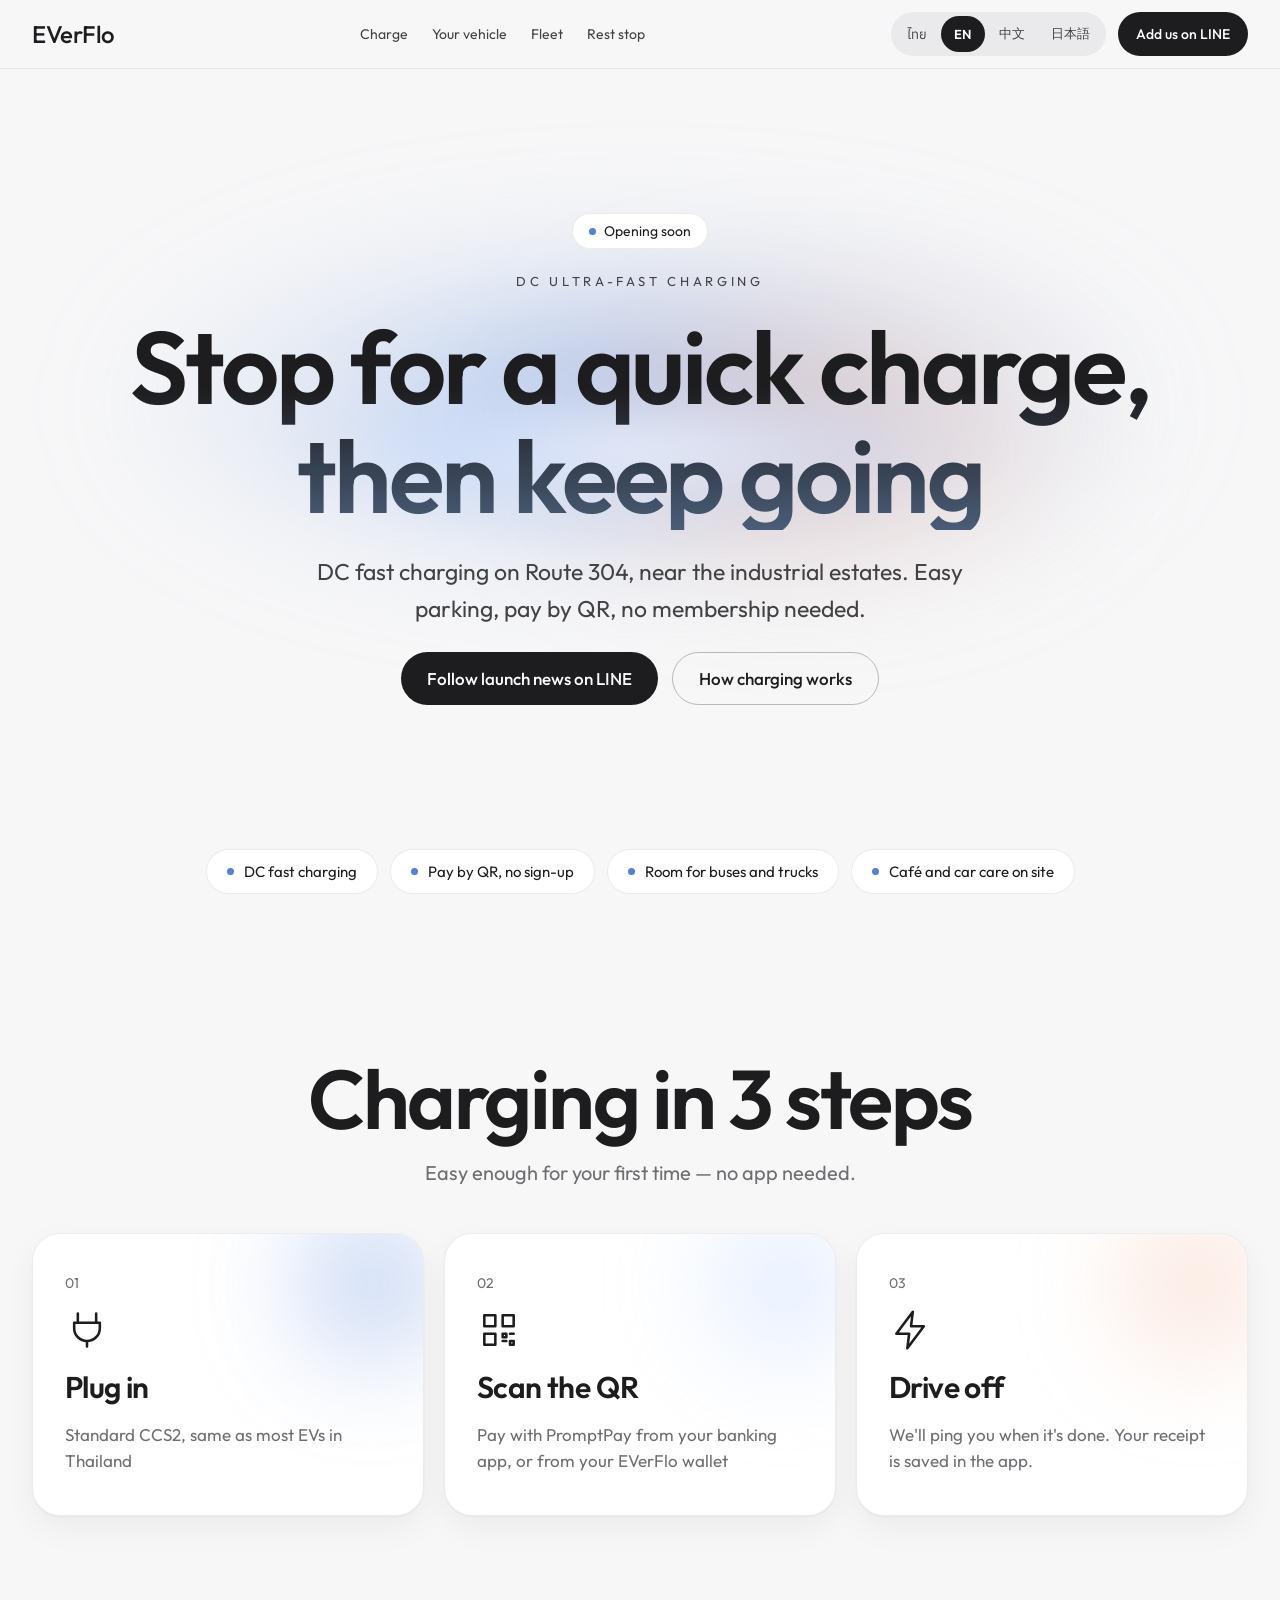
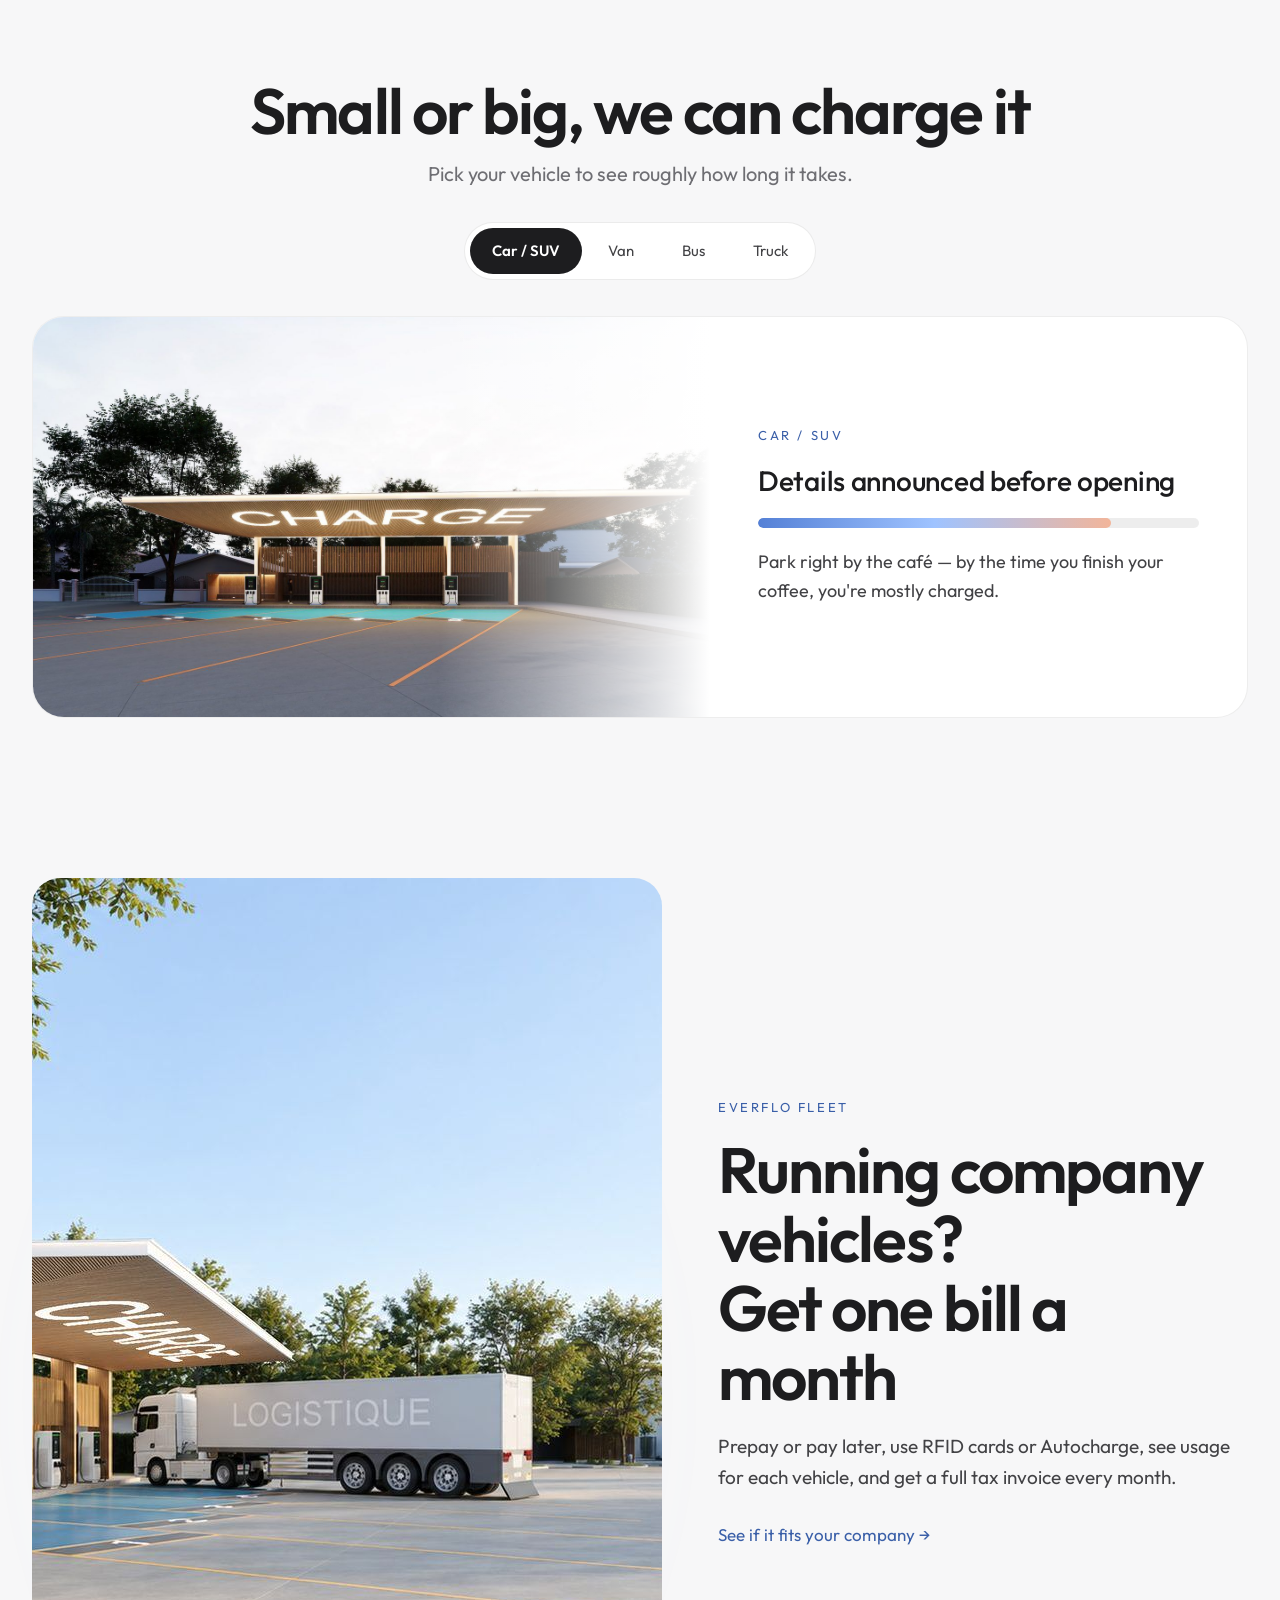
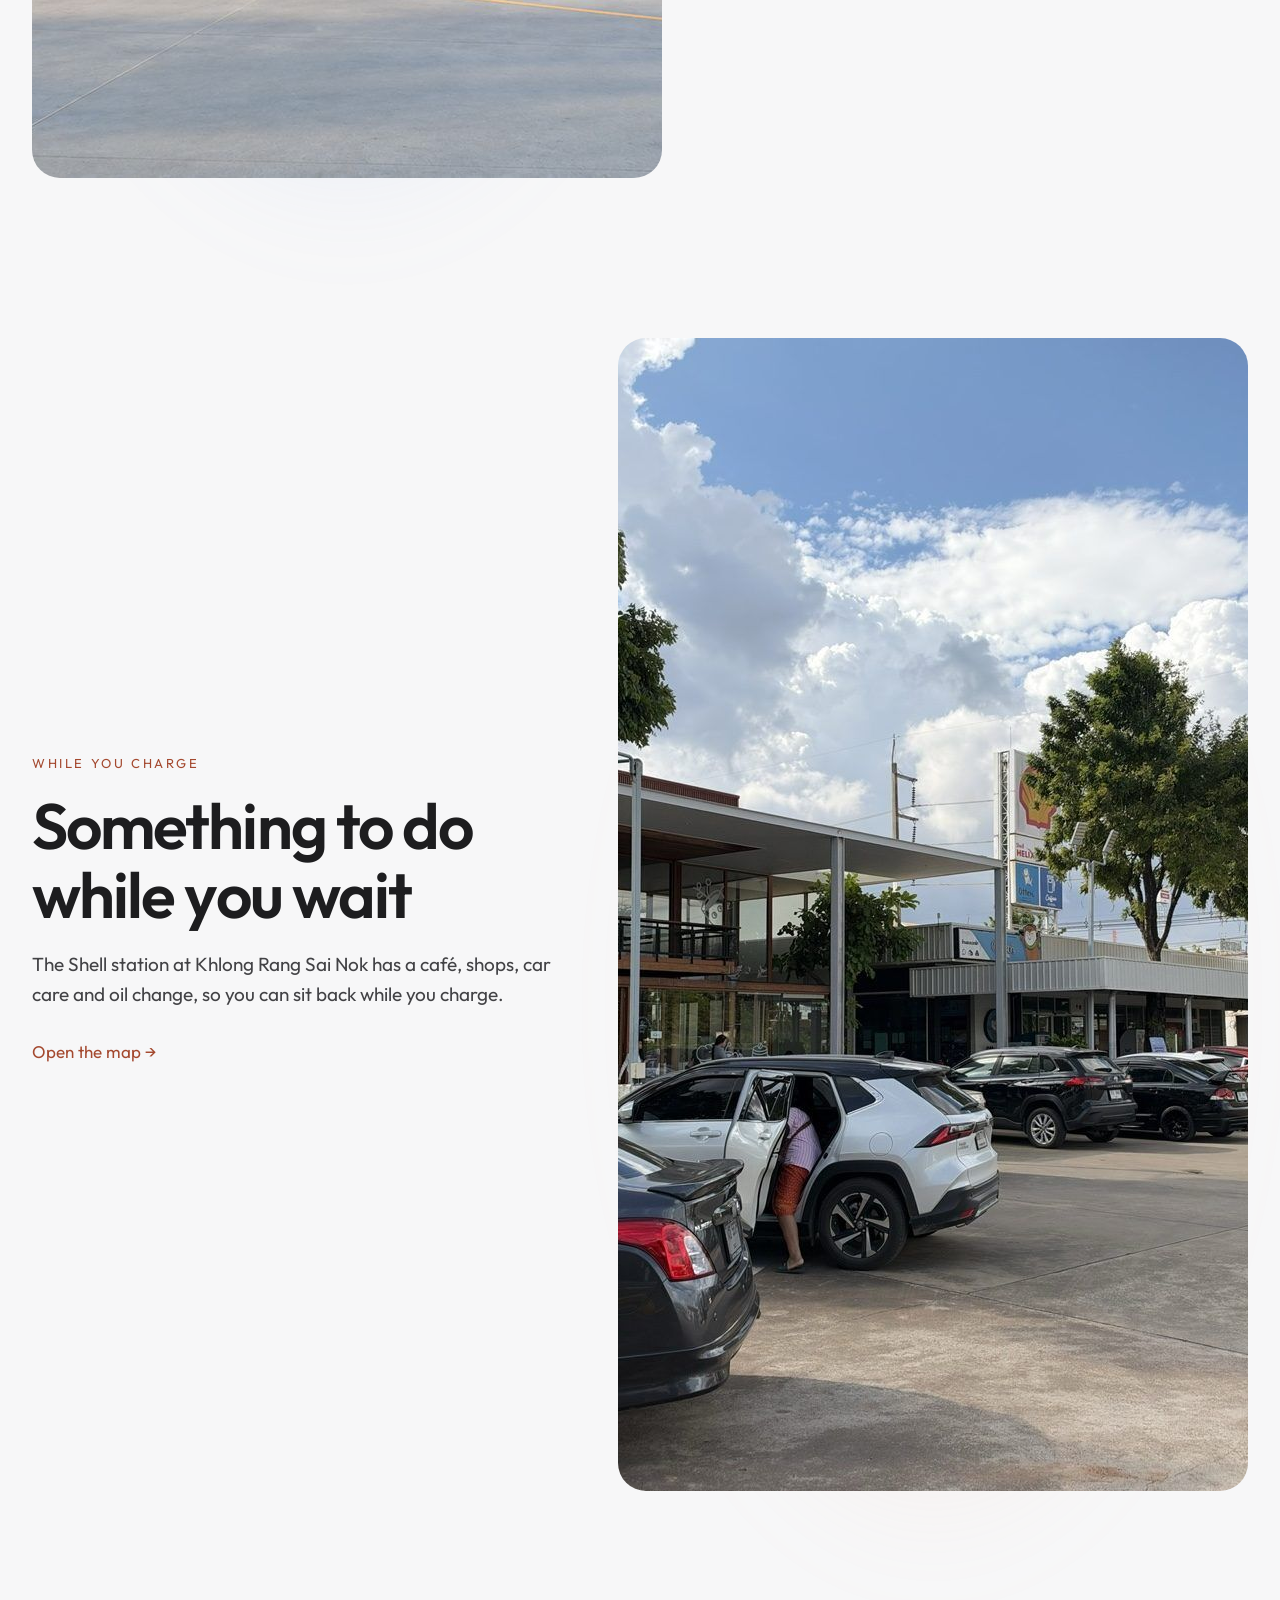
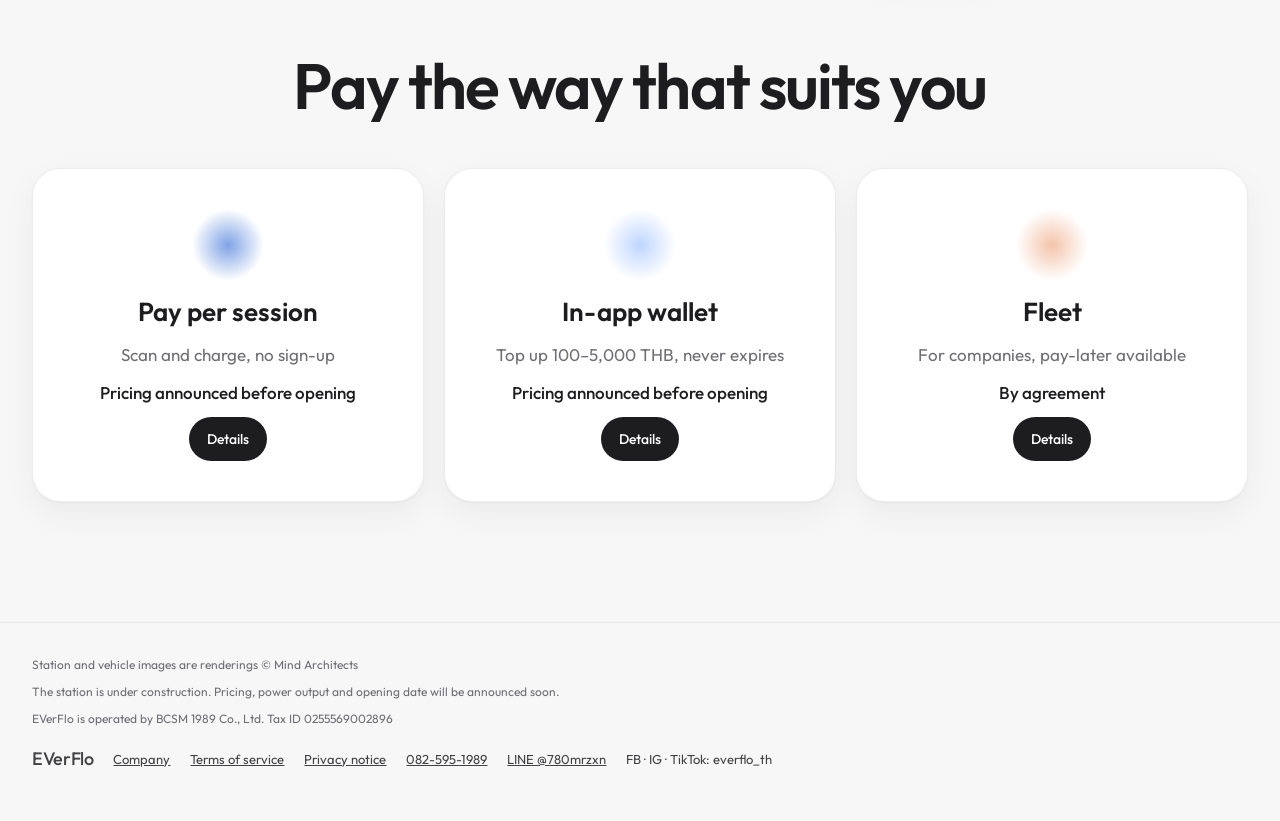
==== en/index.html @ 8c770c31 "EVerFlo site v1: Flow light theme, TH/EN/ZH/JA, coming-soon content Co-Authored-By: Claude Opus 5.5 " ====
<!doctype html>
<html lang="en">
<head>
<meta charset="utf-8">
<meta name="viewport" content="width=device-width,initial-scale=1">
<title>EVerFlo — DC fast EV charging on Route 304, Prachin Buri</title>
<meta name="description" content="DC fast EV charging on Route 304 near the Si Maha Phot industrial estates, Prachin Buri. Pay by QR, no sign-up. Room for buses and trucks.">
<link rel="canonical" href="https://everflo.app/en/">
<link rel="alternate" hreflang="th" href="https://everflo.app/"><link rel="alternate" hreflang="en" href="https://everflo.app/en/"><link rel="alternate" hreflang="zh-Hans" href="https://everflo.app/zh/"><link rel="alternate" hreflang="ja" href="https://everflo.app/ja/"><link rel="alternate" hreflang="x-default" href="https://everflo.app/">
<meta property="og:title" content="EVerFlo — DC fast EV charging on Route 304, Prachin Buri">
<meta property="og:description" content="DC fast EV charging on Route 304 near the Si Maha Phot industrial estates, Prachin Buri. Pay by QR, no sign-up. Room for buses and trucks.">
<meta property="og:image" content="https://everflo.app/assets/ev-evening.jpg">
<meta property="og:url" content="https://everflo.app/en/">
<meta name="theme-color" content="#F7F7F8">
<link rel="icon" href="../assets/icon.svg" type="image/svg+xml">
<link rel="preconnect" href="https://fonts.googleapis.com"><link rel="preconnect" href="https://fonts.gstatic.com" crossorigin>
<link href="https://fonts.googleapis.com/css2?family=Outfit:wght@400;500;600&family=Anuphan:wght@400;500;600&display=swap" rel="stylesheet">
<link rel="stylesheet" href="../style.css">
<style>body{font-family:'Outfit','Anuphan',system-ui,sans-serif}</style>
</head>
<body>
<a class="skip" href="#main">Skip</a>
<header class="top"><div class="wrap bar">
<a class="logo" href="/en/">EVerFlo</a>
<nav class="nav" aria-label="Main"><a href="#steps">Charge</a><a href="#vehicle">Your vehicle</a><a href="#fleet">Fleet</a><a href="#stop">Rest stop</a></nav>
<div class="right"><div class="langs" aria-label="Language"><a href="/" class="lang" lang="th">ไทย</a><a href="/en/" class="lang on" lang="en" aria-current="page">EN</a><a href="/zh/" class="lang" lang="zh-Hans">中文</a><a href="/ja/" class="lang" lang="ja">日本語</a></div><a class="btn dark sm" href="https://line.me/R/ti/p/@780mrzxn">Add us on LINE</a></div>
</div></header>
<main id="main">
<section class="hero" id="top">
<div class="flow" aria-hidden="true"><div class="b a"></div><div class="b b2"></div><div class="b c"></div></div>
<div class="wrap heroin">
<span class="badge"><span class="dot" aria-hidden="true"></span>Opening soon</span>
<div class="eyebrow">DC ULTRA-FAST CHARGING</div>
<h1>Stop for a quick charge,
then keep going</h1>
<p class="lead">DC fast charging on Route 304, near the industrial estates. Easy parking, pay by QR, no membership needed.</p>
<div class="ctas"><a class="btn dark" href="https://line.me/R/ti/p/@780mrzxn">Follow launch news on LINE</a><a class="btn line" href="#steps">How charging works</a></div>
</div>
</section>
<ul class="wrap chips"><li><span class="dot" aria-hidden="true"></span>DC fast charging</li><li><span class="dot" aria-hidden="true"></span>Pay by QR, no sign-up</li><li><span class="dot" aria-hidden="true"></span>Room for buses and trucks</li><li><span class="dot" aria-hidden="true"></span>Café and car care on site</li></ul>
<section id="steps" class="wrap sec center reveal"><h2 class="xl">Charging in 3 steps</h2><p class="sub">Easy enough for your first time — no app needed.</p><div class="grid3"><div class="card step"><div class="glow" style="background:radial-gradient(closest-side,#7FA2E6,transparent)" aria-hidden="true"></div><span class="num">01</span><svg aria-hidden="true" width="44" height="44" viewBox="0 0 24 24" fill="none" stroke="#1D1D1F" stroke-width="1.4" stroke-linecap="round" stroke-linejoin="round"><path d="M7 3v5M17 3v5M5 8h14v3a7 7 0 0 1-14 0V8zM12 18v3"/></svg><h3>Plug in</h3><p>Standard CCS2, same as most EVs in Thailand</p></div><div class="card step"><div class="glow" style="background:radial-gradient(closest-side,#BFD5FF,transparent)" aria-hidden="true"></div><span class="num">02</span><svg aria-hidden="true" width="44" height="44" viewBox="0 0 24 24" fill="none" stroke="#1D1D1F" stroke-width="1.4" stroke-linecap="round" stroke-linejoin="round"><path d="M4 4h6v6H4zM14 4h6v6h-6zM4 14h6v6H4zM14 14h2v2h-2zM18 18h2v2h-2zM14 18h2M18 14h2"/></svg><h3>Scan the QR</h3><p>Pay with PromptPay from your banking app, or from your EVerFlo wallet</p></div><div class="card step"><div class="glow" style="background:radial-gradient(closest-side,#F4C4AC,transparent)" aria-hidden="true"></div><span class="num">03</span><svg aria-hidden="true" width="44" height="44" viewBox="0 0 24 24" fill="none" stroke="#1D1D1F" stroke-width="1.4" stroke-linecap="round" stroke-linejoin="round"><path d="M13 2L4 14h7l-1 8 9-12h-7l1-8z"/></svg><h3>Drive off</h3><p>We&#x27;ll ping you when it&#x27;s done. Your receipt is saved in the app.</p></div></div></section>
<section id="vehicle" class="wrap sec reveal">
<div class="center"><h2 class="lg">Small or big, we can charge it</h2><p class="sub">Pick your vehicle to see roughly how long it takes.</p></div>
<div class="tabs" role="tablist" aria-label="Small or big, we can charge it"><button type="button" role="tab" id="tab0" aria-controls="panel" aria-selected="true" data-i="0">Car / SUV</button><button type="button" role="tab" id="tab1" aria-controls="panel" aria-selected="false" data-i="1">Van</button><button type="button" role="tab" id="tab2" aria-controls="panel" aria-selected="false" data-i="2">Bus</button><button type="button" role="tab" id="tab3" aria-controls="panel" aria-selected="false" data-i="3">Truck</button></div>
<div class="panel" id="panel" role="tabpanel" aria-labelledby="tab0">
<div class="pimg"><img id="vimg" src="../assets/ev-evening.jpg" alt="Car / SUV" width="1600" height="900" loading="lazy"></div>
<div class="ptext"><div class="kicker" id="vname">Car / SUV</div><div class="ptime">Details announced before opening</div><div class="track" aria-hidden="true"><div class="fill"></div></div><p id="vdesc">Park right by the café — by the time you finish your coffee, you&#x27;re mostly charged.</p></div>
</div>
</section>
<section id="fleet" class="wrap sec row reveal">
<figure class="media"><div class="halo blue" aria-hidden="true"></div><img src="../assets/ev-truck.jpg" alt="EVerFlo Fleet" width="1600" height="900" loading="lazy"></figure>
<div class="copy"><div class="kicker">EVERFLO FLEET</div><h2 class="lg">Running company vehicles?
Get one bill a month</h2><p>Prepay or pay later, use RFID cards or Autocharge, see usage for each vehicle, and get a full tax invoice every month.</p><a class="more" href="https://bcsm1989.com/fleet/">See if it fits your company →</a></div>
</section>
<section id="stop" class="wrap sec row rev reveal">
<div class="copy"><div class="kicker peach">WHILE YOU CHARGE</div><h2 class="lg">Something to do while you wait</h2><p>The Shell station at Khlong Rang Sai Nok has a café, shops, car care and oil change, so you can sit back while you charge.</p><a class="more peach" href="https://bcsm1989.com/location/">Open the map →</a></div>
<figure class="media"><div class="halo peach" aria-hidden="true"></div><img src="../assets/cafe-and-shops.jpg" alt="Cafe" width="1536" height="1153" loading="lazy"></figure>
</section>
<section id="cards" class="wrap sec reveal"><h2 class="lg center">Pay the way that suits you</h2><div class="grid3"><div class="card pay"><div class="orb" style="background:radial-gradient(closest-side,#7FA2E6,transparent)" aria-hidden="true"></div><h3>Pay per session</h3><p>Scan and charge, no sign-up</p><div class="price">Pricing announced before opening</div><a class="btn dark sm" href="#steps">Details</a></div><div class="card pay"><div class="orb" style="background:radial-gradient(closest-side,#BFD5FF,transparent)" aria-hidden="true"></div><h3>In-app wallet</h3><p>Top up 100–5,000 THB, never expires</p><div class="price">Pricing announced before opening</div><a class="btn dark sm" href="#steps">Details</a></div><div class="card pay"><div class="orb" style="background:radial-gradient(closest-side,#F4C4AC,transparent)" aria-hidden="true"></div><h3>Fleet</h3><p>For companies, pay-later available</p><div class="price">By agreement</div><a class="btn dark sm" href="https://bcsm1989.com/fleet/">Details</a></div></div></section>
</main>
<footer class="foot"><div class="wrap">
<p>Station and vehicle images are renderings © Mind Architects</p><p>The station is under construction. Pricing, power output and opening date will be announced soon.</p><p>EVerFlo is operated by BCSM 1989 Co., Ltd. Tax ID 0255569002896</p>
<div class="flinks"><span class="logo sm">EVerFlo</span><a href="https://bcsm1989.com/about/">Company</a><a href="https://bcsm1989.com/terms/">Terms of service</a><a href="https://bcsm1989.com/privacy/">Privacy notice</a><a href="tel:0825951989">082-595-1989</a><a href="https://line.me/R/ti/p/@780mrzxn">LINE @780mrzxn</a><span>FB · IG · TikTok: everflo_th</span></div>
</div></footer>
<script>
(function(){var D=[{"name": "Car / SUV", "desc": "Park right by the café — by the time you finish your coffee, you're mostly charged.", "img": "../assets/ev-evening.jpg"}, {"name": "Van", "desc": "Good for shuttles on the road all day. Top up between runs.", "img": "../assets/ev-evening.jpg"}, {"name": "Bus", "desc": "Long bays, so staff buses get in and out easily.", "img": "../assets/ev-truck.jpg"}, {"name": "Truck", "desc": "Bays wide enough for tractor units and trailers.", "img": "../assets/ev-truck.jpg"}];var tabs=document.querySelectorAll('[role=tab]');var img=document.getElementById('vimg'),nm=document.getElementById('vname'),ds=document.getElementById('vdesc'),pn=document.getElementById('panel');
function sel(i,focus){tabs.forEach(function(b,j){b.setAttribute('aria-selected',j===i?'true':'false');b.tabIndex=j===i?0:-1;});var d=D[i];img.src=d.img;img.alt=d.name;nm.textContent=d.name;ds.textContent=d.desc;pn.setAttribute('aria-labelledby','tab'+i);if(focus)tabs[i].focus();}
tabs.forEach(function(b,i){b.addEventListener('click',function(){sel(i)});b.addEventListener('keydown',function(ev){if(ev.key==='ArrowRight')sel((i+1)%tabs.length,1);if(ev.key==='ArrowLeft')sel((i+tabs.length-1)%tabs.length,1);});});sel(0);})();
</script>
</body>
</html>
---- style.css ----
*{box-sizing:border-box}
html{scroll-behavior:smooth}
body{margin:0;background:#F7F7F8;color:#1D1D1F;-webkit-font-smoothing:antialiased;overflow-x:hidden}
a{color:#1D1D1F}
img{max-width:100%;display:block}
.skip{position:absolute;left:-999px;top:8px;background:#1D1D1F;color:#fff;padding:8px 12px;border-radius:8px;z-index:10}
.skip:focus{left:8px}
:focus-visible{outline:2px solid #3A5FA8;outline-offset:3px;border-radius:6px}
.wrap{max-width:1280px;margin:0 auto;padding:0 32px}
.top{position:sticky;top:0;z-index:5;background:rgba(247,247,248,.86);backdrop-filter:saturate(1.6) blur(14px);-webkit-backdrop-filter:saturate(1.6) blur(14px);border-bottom:1px solid rgba(0,0,0,.07)}
.bar{display:flex;flex-wrap:wrap;align-items:center;justify-content:space-between;gap:14px;padding-top:12px;padding-bottom:12px}
.logo{font-family:'Outfit',sans-serif;font-size:24px;font-weight:500;letter-spacing:-.02em;text-decoration:none}
.logo.sm{font-size:18px}
.nav{display:flex;flex-wrap:wrap;gap:24px;font-size:14px}
.nav a{text-decoration:none;color:#424245}
.nav a:hover{color:#1D1D1F}
.right{display:flex;flex-wrap:wrap;align-items:center;gap:12px}
.langs{display:flex;gap:2px;background:rgba(0,0,0,.05);border-radius:999px;padding:4px}
.lang{font-size:13px;text-decoration:none;color:#424245;border-radius:999px;padding:8px 12px;min-height:36px;min-width:44px;display:inline-flex;align-items:center;justify-content:center}
.lang.on{background:#1D1D1F;color:#fff;font-weight:600}
.btn{font-size:17px;font-weight:500;text-decoration:none;border-radius:999px;padding:15px 26px;min-height:52px;display:inline-flex;align-items:center;justify-content:center;transition:transform .15s ease,background .15s ease}
.btn:hover{transform:translateY(-1px)}
.btn.sm{font-size:14px;padding:10px 18px;min-height:44px}
.btn.dark{background:#1D1D1F;color:#fff}
.btn.dark:hover{background:#000}
.btn.line{border:1px solid rgba(0,0,0,.25);color:#1D1D1F}
.hero{position:relative;min-height:780px;display:flex;align-items:center;overflow:hidden}
.flow{position:absolute;inset:0;pointer-events:none}
.flow .b{position:absolute;border-radius:50%}
.flow .a{left:8%;top:20%;width:84%;height:46%;background:radial-gradient(closest-side,rgba(120,160,232,.7),rgba(150,180,230,.3) 55%,rgba(247,247,248,0));filter:blur(60px);animation:dA 14s ease-in-out infinite}
.flow .b2{left:40%;top:30%;width:46%;height:34%;background:radial-gradient(closest-side,rgba(246,196,172,.8),rgba(242,181,154,.28) 60%,rgba(247,247,248,0));filter:blur(70px);animation:dB 18s ease-in-out infinite}
.flow .c{left:22%;top:42%;width:56%;height:14%;background:radial-gradient(closest-side,#fff,rgba(200,220,255,.6) 60%,rgba(247,247,248,0));filter:blur(30px);animation:dC 22s ease-in-out infinite}
@keyframes dA{0%,100%{transform:translate(-8%,4%) rotate(-12deg)}50%{transform:translate(6%,-6%) rotate(8deg) scale(1.12)}}
@keyframes dB{0%,100%{transform:translate(10%,-4%) scale(1.05)}50%{transform:translate(-6%,8%) scale(.92)}}
@keyframes dC{0%,100%{transform:none}50%{transform:translate(-10%,-6%) rotate(-18deg)}}
.heroin{position:relative;z-index:1;text-align:center;display:flex;flex-direction:column;align-items:center;gap:24px;padding-top:100px;padding-bottom:100px}
.badge{display:inline-flex;align-items:center;gap:8px;font-size:14px;background:#fff;border:1px solid rgba(0,0,0,.08);border-radius:999px;padding:8px 16px}
.dot{width:7px;height:7px;border-radius:50%;background:#5480D6;display:inline-block;animation:pulse 2.6s ease-in-out infinite}
@keyframes pulse{0%,100%{opacity:.5}50%{opacity:1}}
.eyebrow{font-family:'Outfit',sans-serif;font-size:13px;letter-spacing:.28em;color:#424245}
h1{margin:0;font-size:clamp(46px,8vw,112px);line-height:1.06;font-weight:600;letter-spacing:-.03em;white-space:pre-line;background:linear-gradient(180deg,#1D1D1F 35%,#4A5D78);-webkit-background-clip:text;background-clip:text;color:transparent}
.lead{margin:0;font-size:clamp(18px,1.8vw,23px);line-height:1.6;color:#424245;max-width:720px}
.ctas{display:flex;flex-wrap:wrap;gap:14px;justify-content:center}
.chips{list-style:none;margin:0 auto;padding-bottom:40px;display:flex;flex-wrap:wrap;justify-content:center;gap:12px}
.chips li{font-size:15px;background:#fff;border:1px solid rgba(0,0,0,.08);border-radius:999px;padding:12px 20px;display:inline-flex;align-items:center;gap:10px}
.sec{padding-top:120px;padding-bottom:40px}
.center{text-align:center}
h2{margin:0;font-weight:600;letter-spacing:-.03em;line-height:1.08;white-space:pre-line}
h2.xl{font-size:clamp(42px,6.5vw,88px)}
h2.lg{font-size:clamp(36px,5vw,64px)}
.sub{margin:16px 0 0;font-size:20px;color:#6E6E73}
.grid3{display:grid;grid-template-columns:repeat(auto-fit,minmax(270px,1fr));gap:20px;margin-top:48px}
.card{position:relative;overflow:hidden;border-radius:28px;background:#fff;border:1px solid rgba(0,0,0,.07);box-shadow:0 1px 2px rgba(0,0,0,.04),0 12px 32px rgba(0,0,0,.05)}
.step{padding:40px 32px;display:flex;flex-direction:column;gap:16px;text-align:left;min-height:280px}
.step .glow{position:absolute;right:-60px;top:-60px;width:220px;height:220px;border-radius:50%;filter:blur(50px);opacity:.6}
.step>*{position:relative}
.num{font-family:'Outfit',sans-serif;font-size:14px;color:#6E6E73}
.step h3{margin:0;font-size:30px;font-weight:600;letter-spacing:-.02em}
.step p,.pay p{margin:0;font-size:17px;line-height:1.55;color:#6E6E73}
.tabs{display:flex;flex-wrap:wrap;justify-content:center;gap:4px;background:#fff;border:1px solid rgba(0,0,0,.08);border-radius:999px;padding:5px;width:fit-content;margin:36px auto}
.tabs button{font:inherit;font-size:15px;border:0;border-radius:999px;padding:12px 22px;min-height:46px;cursor:pointer;background:transparent;color:#424245}
.tabs button[aria-selected=true]{background:#1D1D1F;color:#fff;font-weight:600}
.panel{display:flex;flex-wrap:wrap;border-radius:32px;overflow:hidden;background:#fff;border:1px solid rgba(0,0,0,.07)}
.pimg{flex:1 1 520px;min-height:400px;position:relative}
.pimg img{position:absolute;inset:0;width:100%;height:100%;object-fit:cover}
.pimg:after{content:"";position:absolute;inset:0;background:linear-gradient(90deg,rgba(255,255,255,0) 60%,#fff)}
.ptext{flex:1 1 380px;padding:56px 48px;display:flex;flex-direction:column;justify-content:center;gap:20px}
.kicker{font-family:'Outfit',sans-serif;font-size:13px;letter-spacing:.2em;color:#3A5FA8;text-transform:uppercase}
.kicker.peach,.more.peach{color:#A4492F}
.ptime{font-size:28px;font-weight:500;letter-spacing:-.01em}
.track{height:10px;border-radius:999px;background:rgba(0,0,0,.07);overflow:hidden}
.fill{height:100%;width:80%;border-radius:999px;background:linear-gradient(90deg,#5480D6,#9FC3FF,#F2B59A);animation:fill 4s ease-out infinite alternate}
@keyframes fill{from{width:12%}to{width:80%}}
.ptext p{margin:0;font-size:18px;line-height:1.6;color:#424245}
.row{display:flex;flex-wrap:wrap;gap:56px;align-items:center}
.row.rev{flex-wrap:wrap-reverse}
.media{flex:1 1 520px;margin:0;position:relative}
.media img{position:relative;width:100%;aspect-ratio:4/3;object-fit:cover;border-radius:28px}
.halo{position:absolute;inset:10% 5% -6%;filter:blur(50px)}
.halo.blue{background:radial-gradient(closest-side,rgba(120,160,232,.35),transparent)}
.halo.peach{background:radial-gradient(closest-side,rgba(242,181,154,.4),transparent)}
.copy{flex:1 1 420px;display:flex;flex-direction:column;gap:20px}
.copy p{margin:0;font-size:19px;line-height:1.6;color:#424245}
.more{font-size:17px;text-decoration:none;color:#3A5FA8;min-height:44px;display:inline-flex;align-items:center}
.pay{padding:40px 32px;display:flex;flex-direction:column;gap:14px;align-items:center;text-align:center}
.orb{width:72px;height:72px;border-radius:50%}
.pay h3{margin:0;font-size:26px;font-weight:600}
.price{font-size:17px;font-weight:500}
#cards{padding-bottom:120px}
.foot{border-top:1px solid rgba(0,0,0,.08);padding:32px 0 48px;font-size:12px;line-height:1.6;color:#6E6E73}
.foot p{margin:0 0 8px}
.flinks{display:flex;flex-wrap:wrap;gap:20px;align-items:center;margin-top:16px;font-size:13px;color:#424245}
.flinks a{color:#424245}
@supports (animation-timeline:view()){@keyframes rv{from{opacity:0;transform:translateY(48px)}to{opacity:1;transform:none}}.reveal{animation:rv linear both;animation-timeline:view();animation-range:entry 0% cover 30%}}
@media (max-width:720px){.wrap{padding:0 20px}.nav{display:none}.hero{min-height:640px}.ptext{padding:32px 24px}.sec{padding-top:88px}}
@media (prefers-reduced-motion:reduce){*{animation:none!important;scroll-behavior:auto}}
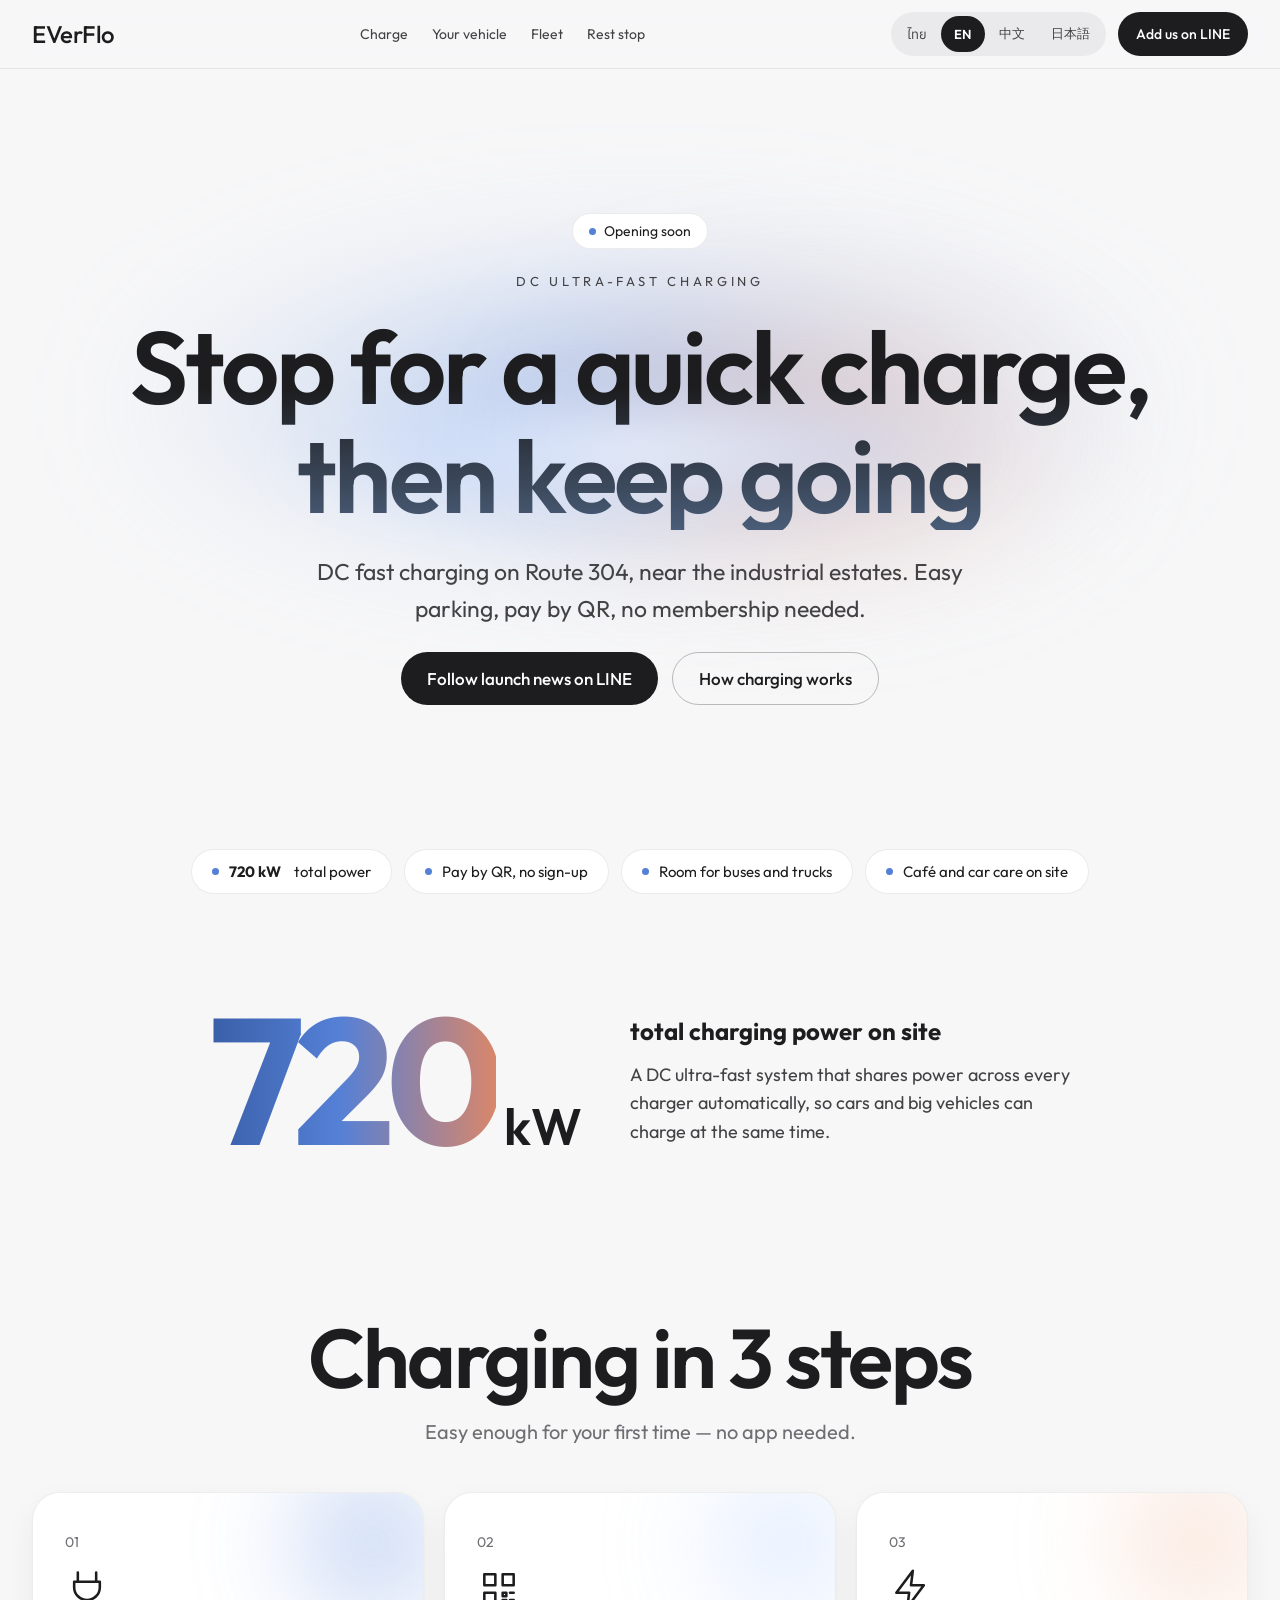
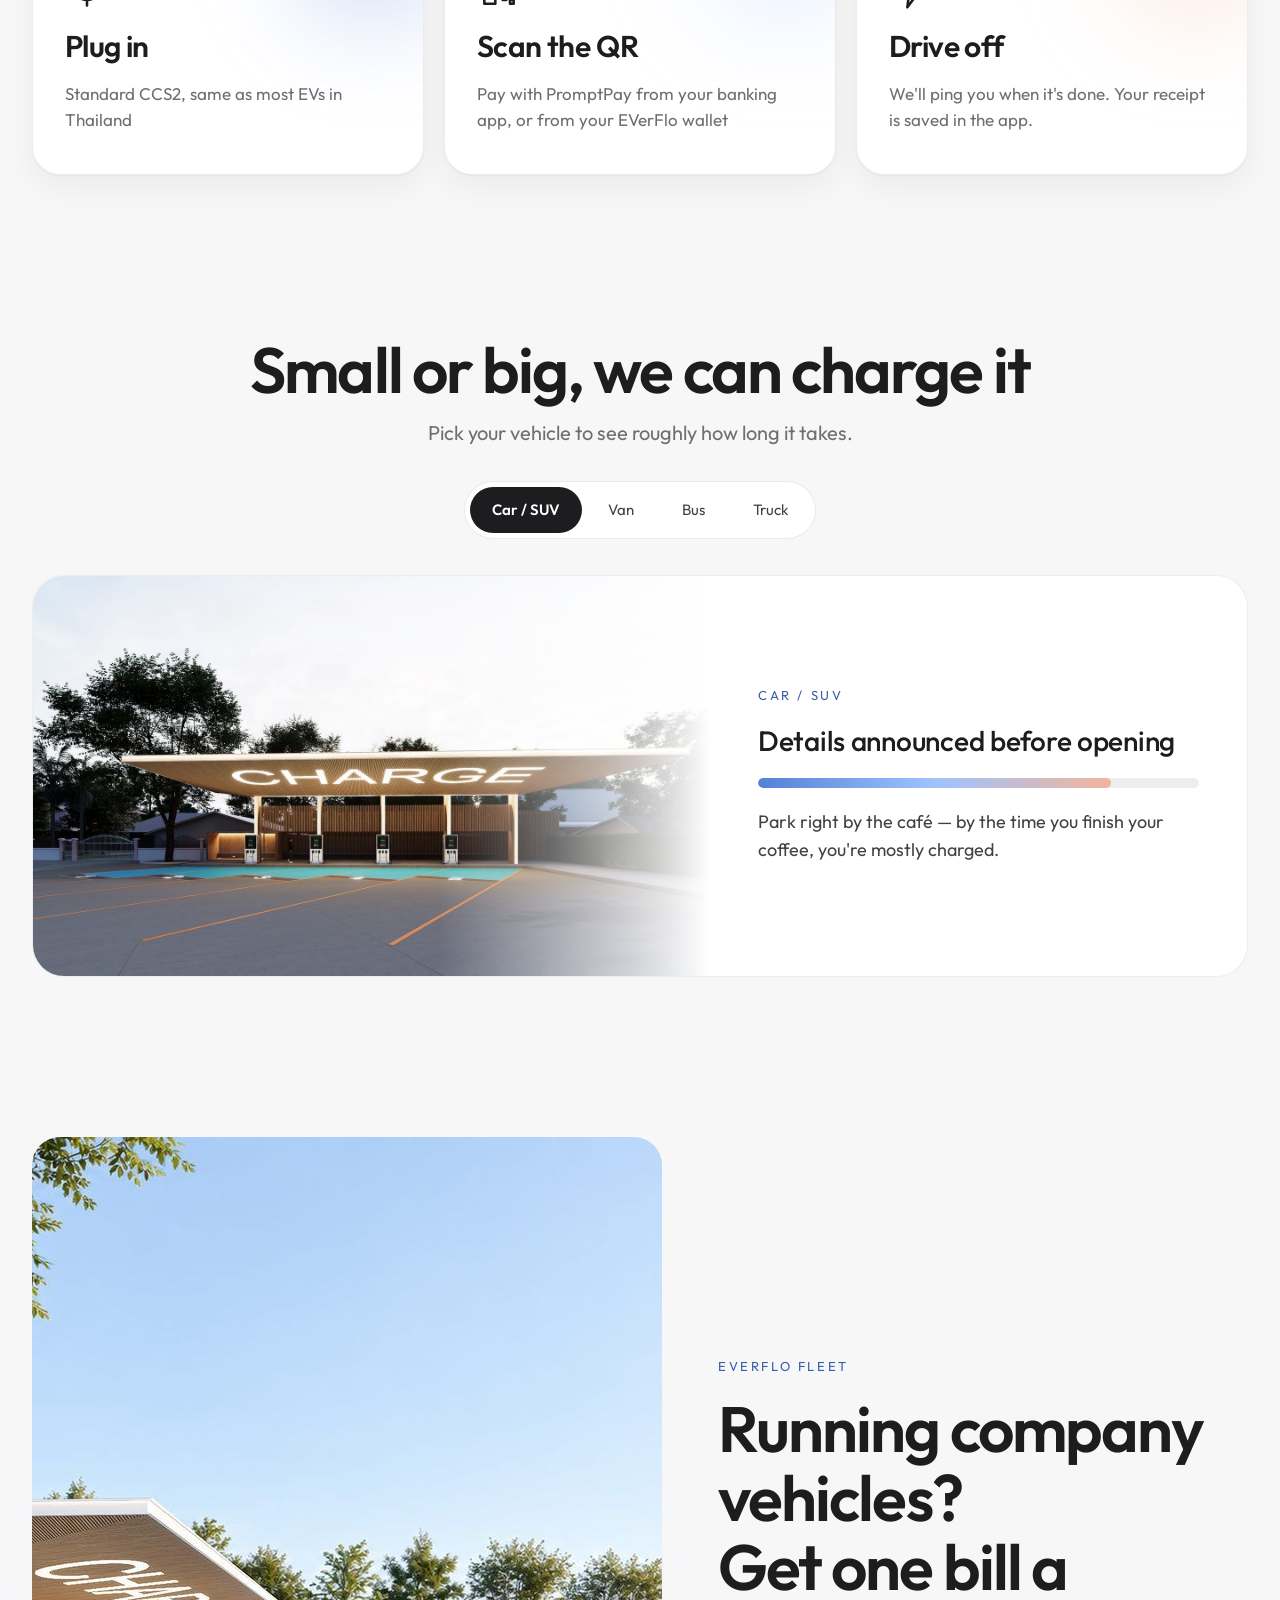
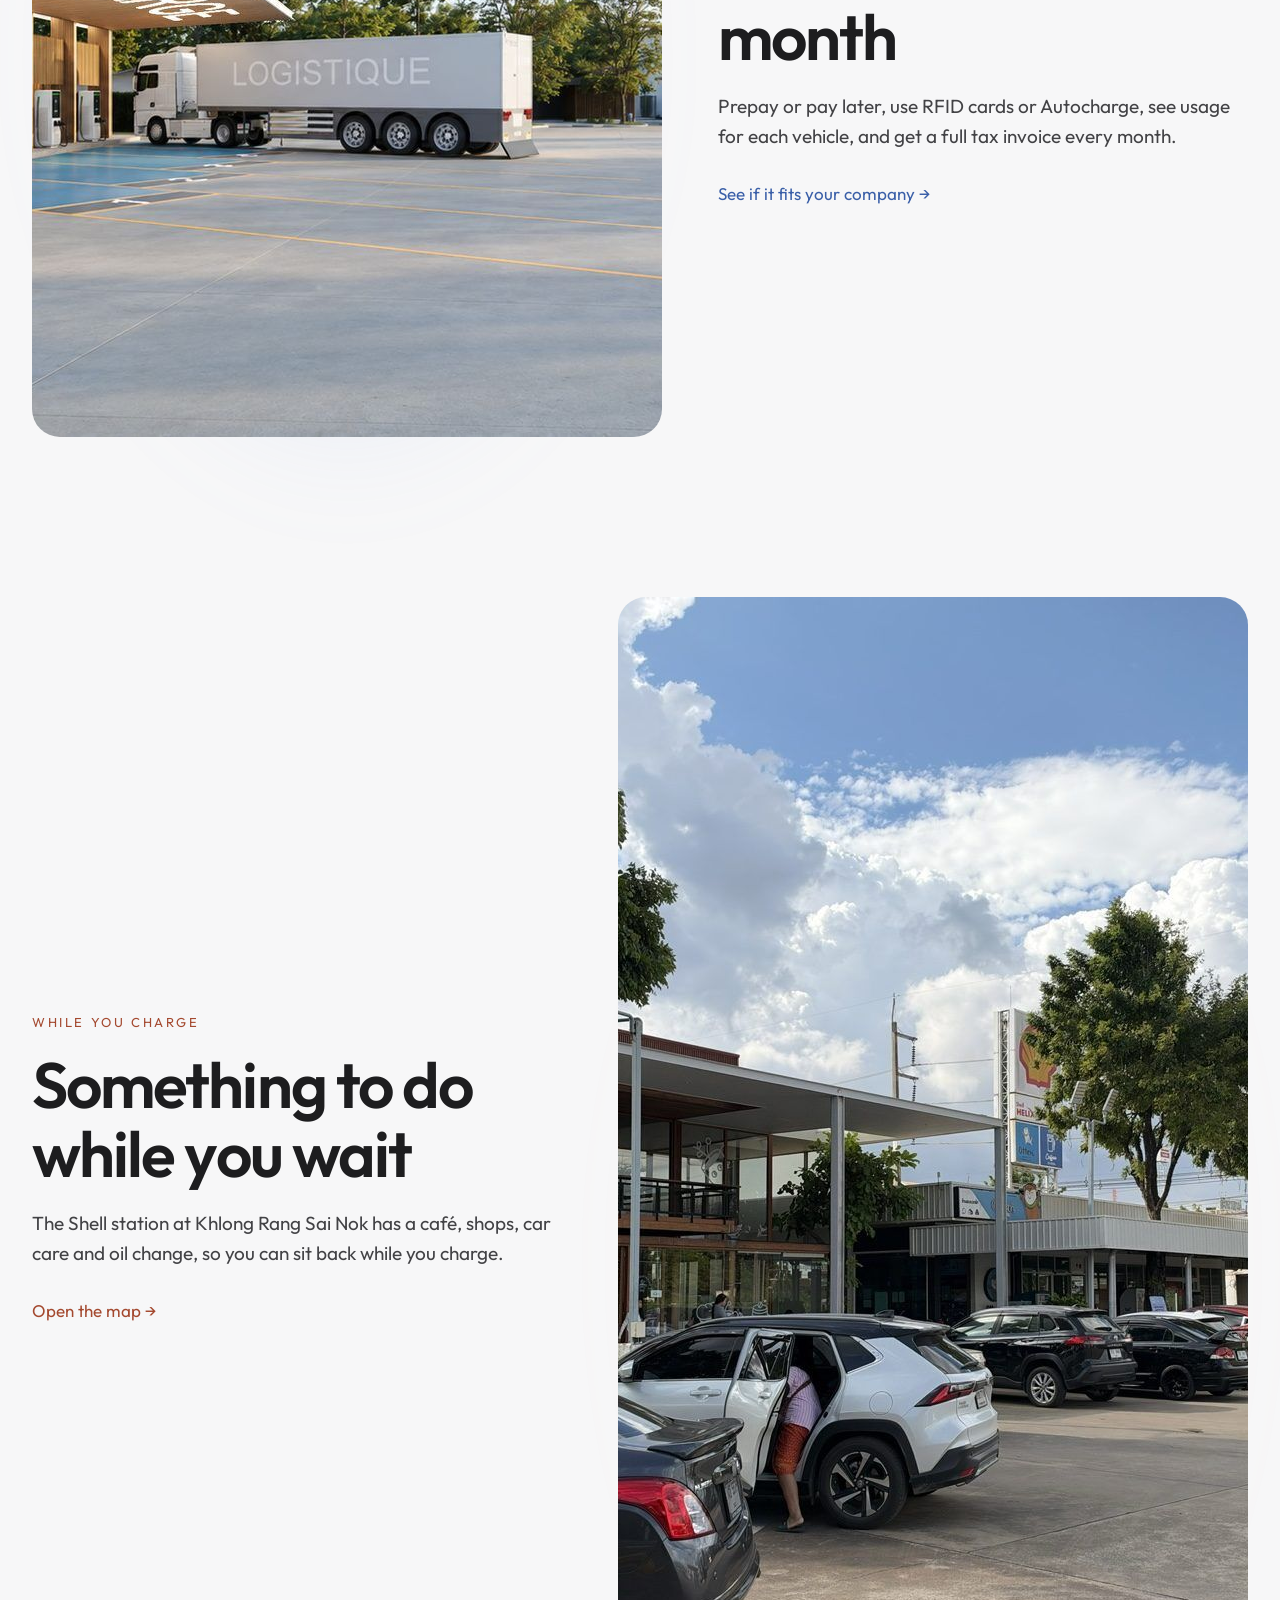
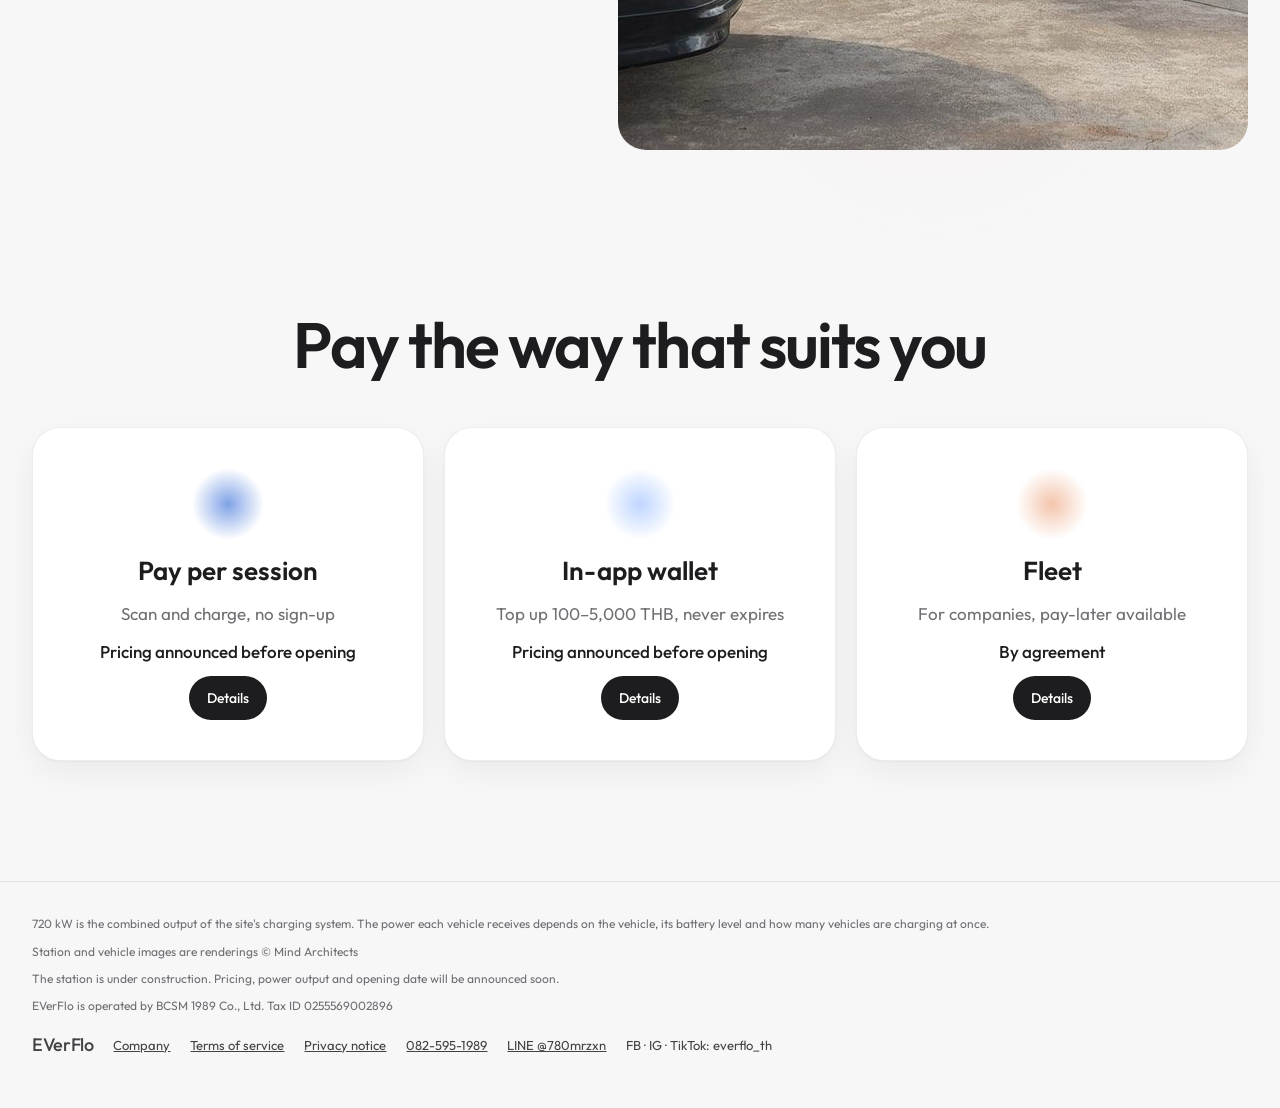
==== commit 11f9abf3: "Add 720 kW total power highlight with footnote Co-Authored-By: Claude Opus 5.5 <noreply@anthropic.co" ====
--- a/en/index.html
+++ b/en/index.html
@@ -37,7 +37,8 @@
 <div class="ctas"><a class="btn dark" href="https://line.me/R/ti/p/@780mrzxn">Follow launch news on LINE</a><a class="btn line" href="#steps">How charging works</a></div>
 </div>
 </section>
-<ul class="wrap chips"><li><span class="dot" aria-hidden="true"></span>DC fast charging</li><li><span class="dot" aria-hidden="true"></span>Pay by QR, no sign-up</li><li><span class="dot" aria-hidden="true"></span>Room for buses and trucks</li><li><span class="dot" aria-hidden="true"></span>Café and car care on site</li></ul>
+<ul class="wrap chips"><li><span class="dot" aria-hidden="true"></span><strong>720 kW</strong>&nbsp;total power</li><li><span class="dot" aria-hidden="true"></span>Pay by QR, no sign-up</li><li><span class="dot" aria-hidden="true"></span>Room for buses and trucks</li><li><span class="dot" aria-hidden="true"></span>Café and car care on site</li></ul>
+<section class="wrap power reveal" aria-label="720 kW"><div class="pbig"><strong>720</strong><span>kW</span></div><div class="ptxt"><p class="plabel"><strong>total charging power on site</strong></p><p>A DC ultra-fast system that shares power across every charger automatically, so cars and big vehicles can charge at the same time.</p></div></section>
 <section id="steps" class="wrap sec center reveal"><h2 class="xl">Charging in 3 steps</h2><p class="sub">Easy enough for your first time — no app needed.</p><div class="grid3"><div class="card step"><div class="glow" style="background:radial-gradient(closest-side,#7FA2E6,transparent)" aria-hidden="true"></div><span class="num">01</span><svg aria-hidden="true" width="44" height="44" viewBox="0 0 24 24" fill="none" stroke="#1D1D1F" stroke-width="1.4" stroke-linecap="round" stroke-linejoin="round"><path d="M7 3v5M17 3v5M5 8h14v3a7 7 0 0 1-14 0V8zM12 18v3"/></svg><h3>Plug in</h3><p>Standard CCS2, same as most EVs in Thailand</p></div><div class="card step"><div class="glow" style="background:radial-gradient(closest-side,#BFD5FF,transparent)" aria-hidden="true"></div><span class="num">02</span><svg aria-hidden="true" width="44" height="44" viewBox="0 0 24 24" fill="none" stroke="#1D1D1F" stroke-width="1.4" stroke-linecap="round" stroke-linejoin="round"><path d="M4 4h6v6H4zM14 4h6v6h-6zM4 14h6v6H4zM14 14h2v2h-2zM18 18h2v2h-2zM14 18h2M18 14h2"/></svg><h3>Scan the QR</h3><p>Pay with PromptPay from your banking app, or from your EVerFlo wallet</p></div><div class="card step"><div class="glow" style="background:radial-gradient(closest-side,#F4C4AC,transparent)" aria-hidden="true"></div><span class="num">03</span><svg aria-hidden="true" width="44" height="44" viewBox="0 0 24 24" fill="none" stroke="#1D1D1F" stroke-width="1.4" stroke-linecap="round" stroke-linejoin="round"><path d="M13 2L4 14h7l-1 8 9-12h-7l1-8z"/></svg><h3>Drive off</h3><p>We&#x27;ll ping you when it&#x27;s done. Your receipt is saved in the app.</p></div></div></section>
 <section id="vehicle" class="wrap sec reveal">
 <div class="center"><h2 class="lg">Small or big, we can charge it</h2><p class="sub">Pick your vehicle to see roughly how long it takes.</p></div>
@@ -59,7 +60,7 @@
 <section id="cards" class="wrap sec reveal"><h2 class="lg center">Pay the way that suits you</h2><div class="grid3"><div class="card pay"><div class="orb" style="background:radial-gradient(closest-side,#7FA2E6,transparent)" aria-hidden="true"></div><h3>Pay per session</h3><p>Scan and charge, no sign-up</p><div class="price">Pricing announced before opening</div><a class="btn dark sm" href="#steps">Details</a></div><div class="card pay"><div class="orb" style="background:radial-gradient(closest-side,#BFD5FF,transparent)" aria-hidden="true"></div><h3>In-app wallet</h3><p>Top up 100–5,000 THB, never expires</p><div class="price">Pricing announced before opening</div><a class="btn dark sm" href="#steps">Details</a></div><div class="card pay"><div class="orb" style="background:radial-gradient(closest-side,#F4C4AC,transparent)" aria-hidden="true"></div><h3>Fleet</h3><p>For companies, pay-later available</p><div class="price">By agreement</div><a class="btn dark sm" href="https://bcsm1989.com/fleet/">Details</a></div></div></section>
 </main>
 <footer class="foot"><div class="wrap">
-<p>Station and vehicle images are renderings © Mind Architects</p><p>The station is under construction. Pricing, power output and opening date will be announced soon.</p><p>EVerFlo is operated by BCSM 1989 Co., Ltd. Tax ID 0255569002896</p>
+<p>720 kW is the combined output of the site&#x27;s charging system. The power each vehicle receives depends on the vehicle, its battery level and how many vehicles are charging at once.</p><p>Station and vehicle images are renderings © Mind Architects</p><p>The station is under construction. Pricing, power output and opening date will be announced soon.</p><p>EVerFlo is operated by BCSM 1989 Co., Ltd. Tax ID 0255569002896</p>
 <div class="flinks"><span class="logo sm">EVerFlo</span><a href="https://bcsm1989.com/about/">Company</a><a href="https://bcsm1989.com/terms/">Terms of service</a><a href="https://bcsm1989.com/privacy/">Privacy notice</a><a href="tel:0825951989">082-595-1989</a><a href="https://line.me/R/ti/p/@780mrzxn">LINE @780mrzxn</a><span>FB · IG · TikTok: everflo_th</span></div>
 </div></footer>
 <script>
--- a/style.css
+++ b/style.css
@@ -94,3 +94,11 @@
 @supports (animation-timeline:view()){@keyframes rv{from{opacity:0;transform:translateY(48px)}to{opacity:1;transform:none}}.reveal{animation:rv linear both;animation-timeline:view();animation-range:entry 0% cover 30%}}
 @media (max-width:720px){.wrap{padding:0 20px}.nav{display:none}.hero{min-height:640px}.ptext{padding:32px 24px}.sec{padding-top:88px}}
 @media (prefers-reduced-motion:reduce){*{animation:none!important;scroll-behavior:auto}}
+.power{display:flex;flex-wrap:wrap;align-items:center;justify-content:center;gap:24px 48px;padding-top:56px;padding-bottom:24px;text-align:left}
+.pbig{display:flex;align-items:baseline;gap:8px;font-family:'Outfit',sans-serif;line-height:1}
+.pbig strong{font-size:clamp(96px,14vw,184px);font-weight:700;letter-spacing:-.05em;background:linear-gradient(90deg,#3A5FA8,#5480D6 45%,#D9866A);-webkit-background-clip:text;background-clip:text;color:transparent}
+.pbig span{font-size:clamp(32px,4vw,56px);font-weight:600;color:#1D1D1F}
+.ptxt{max-width:440px;display:flex;flex-direction:column;gap:10px}
+.ptxt p{margin:0;font-size:18px;line-height:1.6;color:#424245}
+.ptxt .plabel{font-size:24px;color:#1D1D1F}
+.chips strong{font-weight:700}
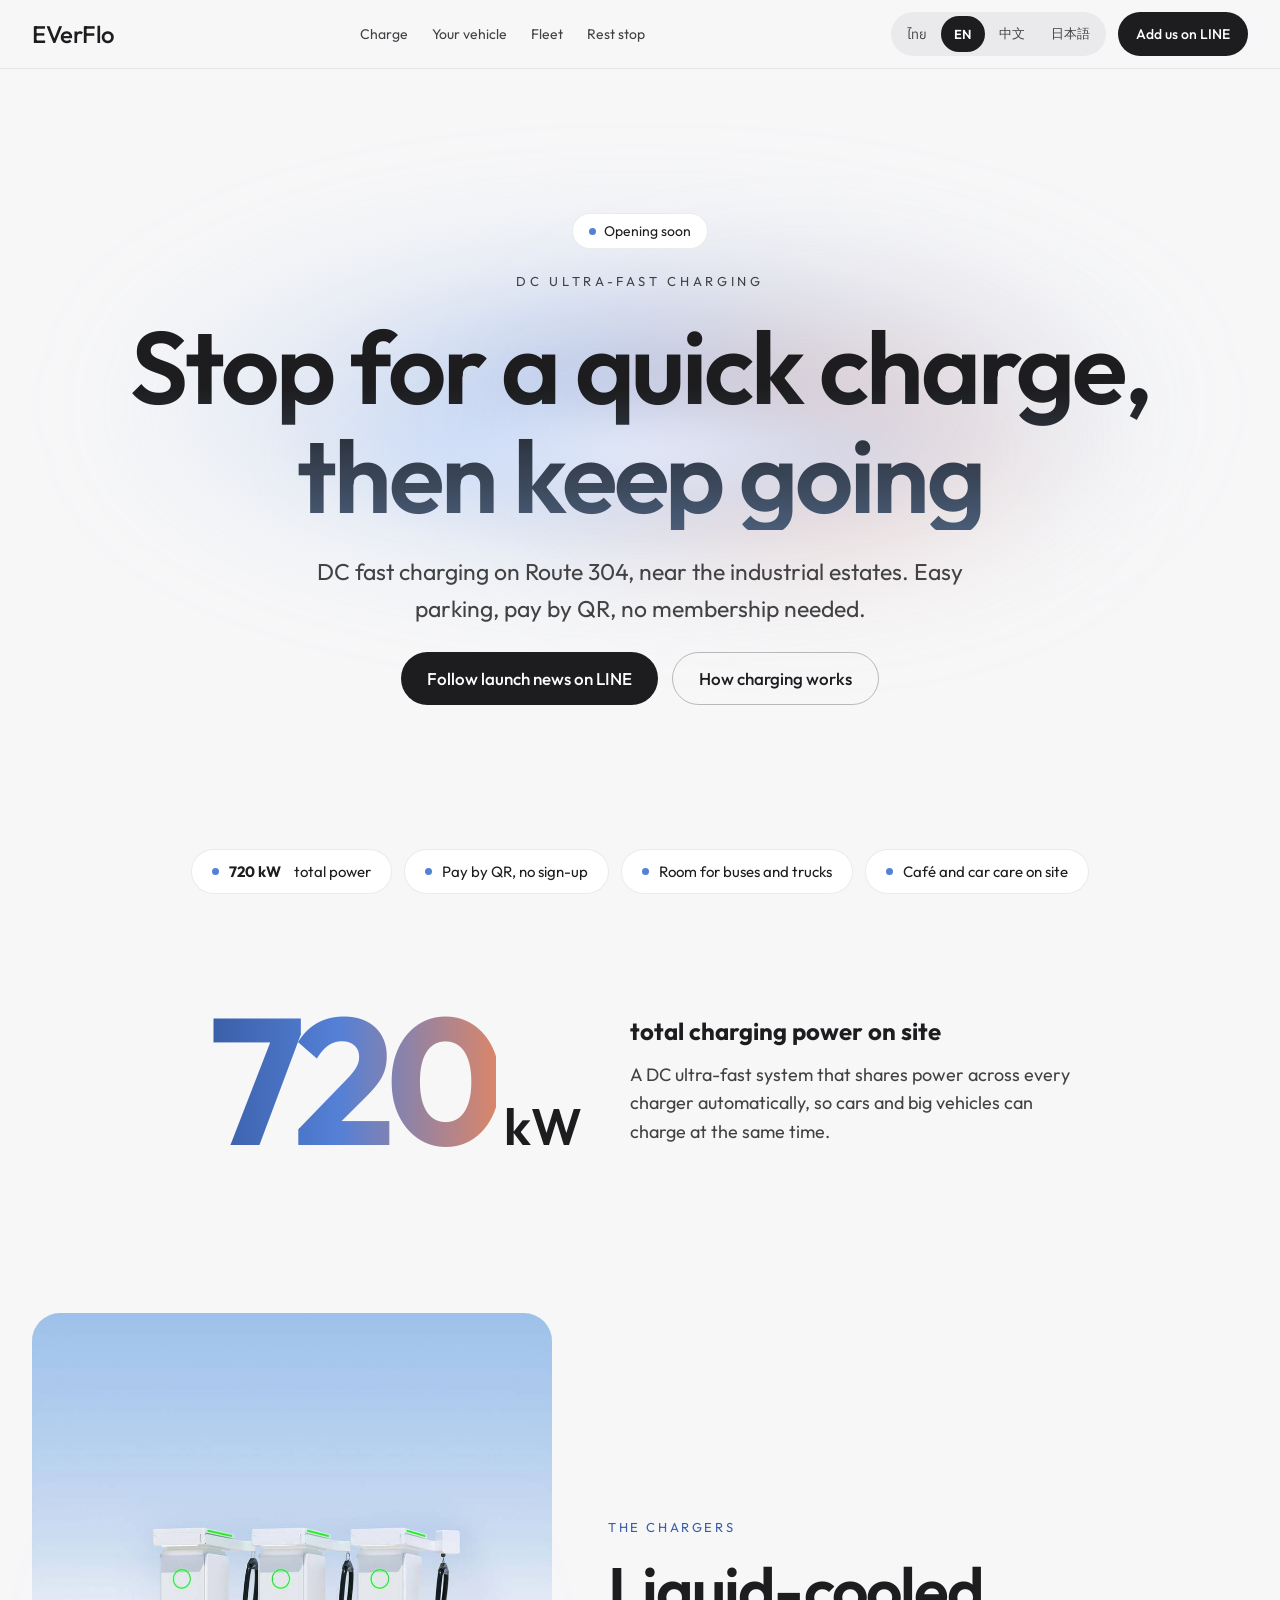
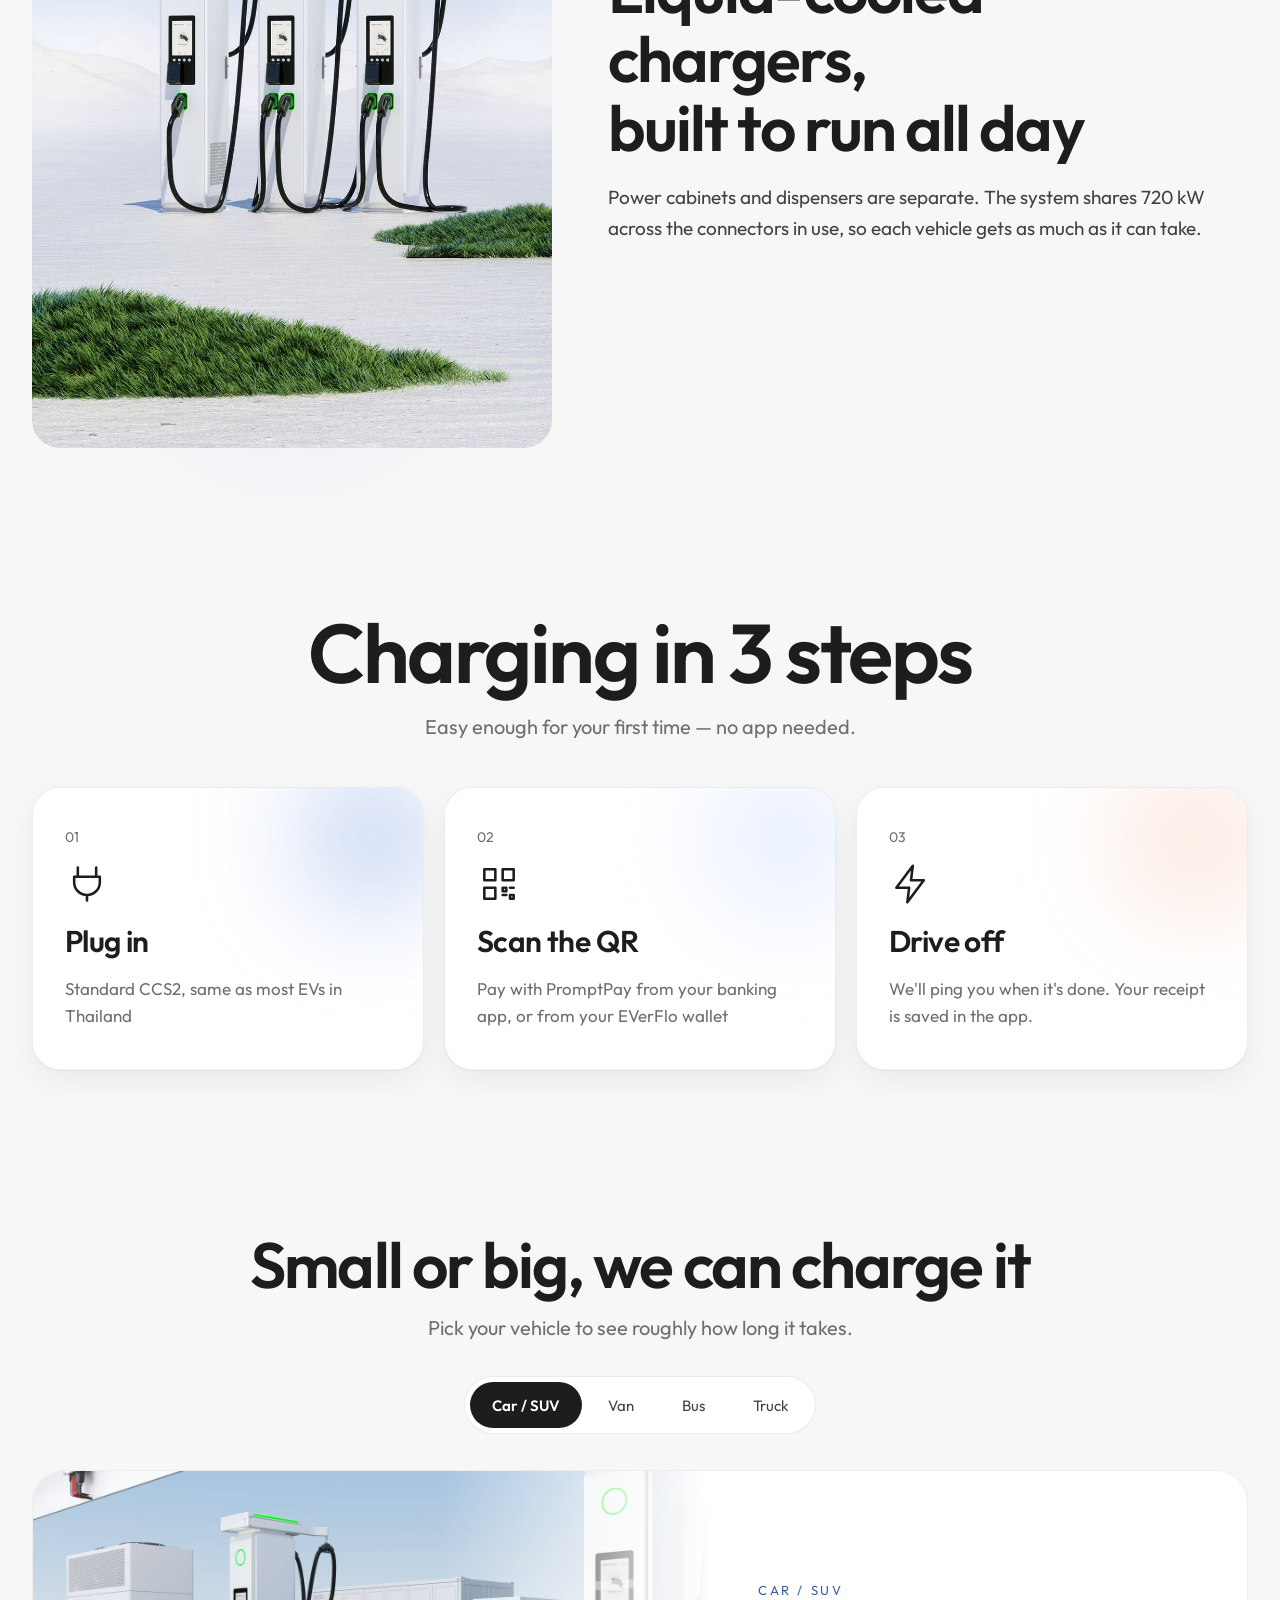
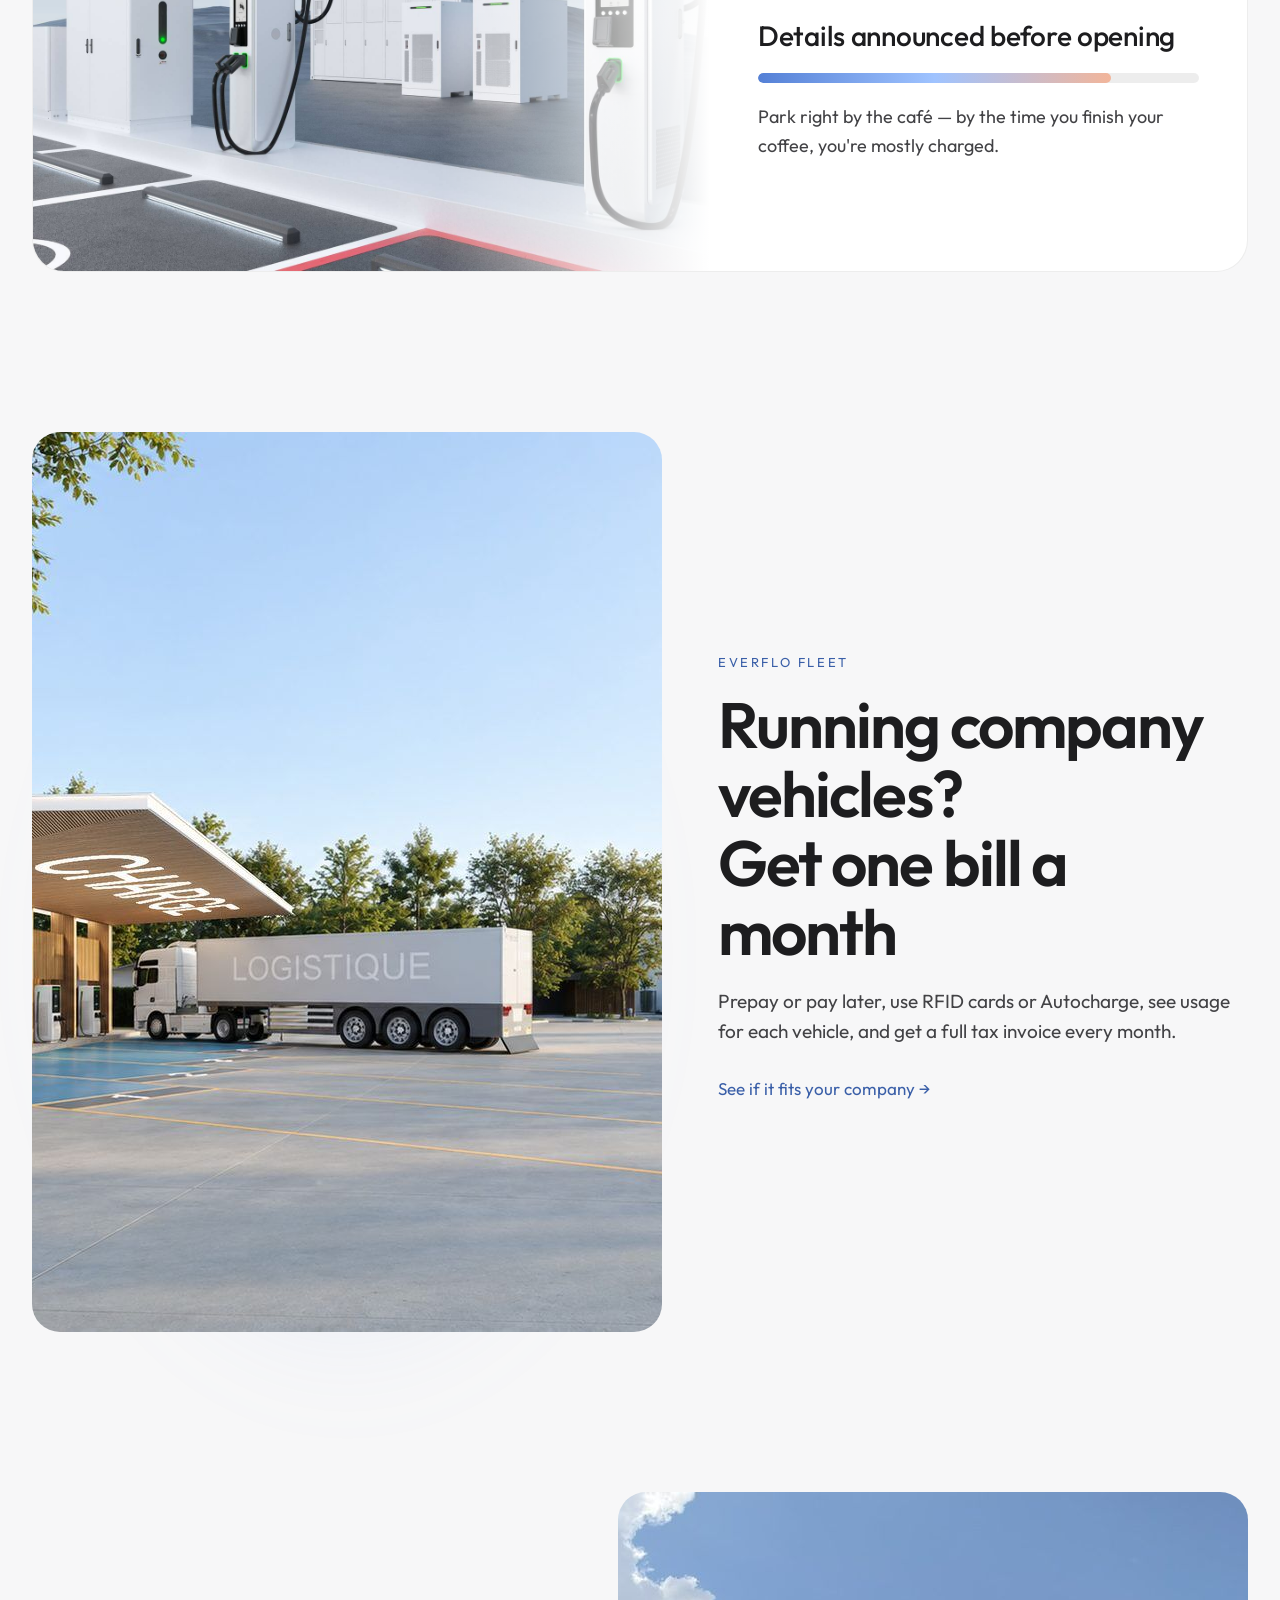
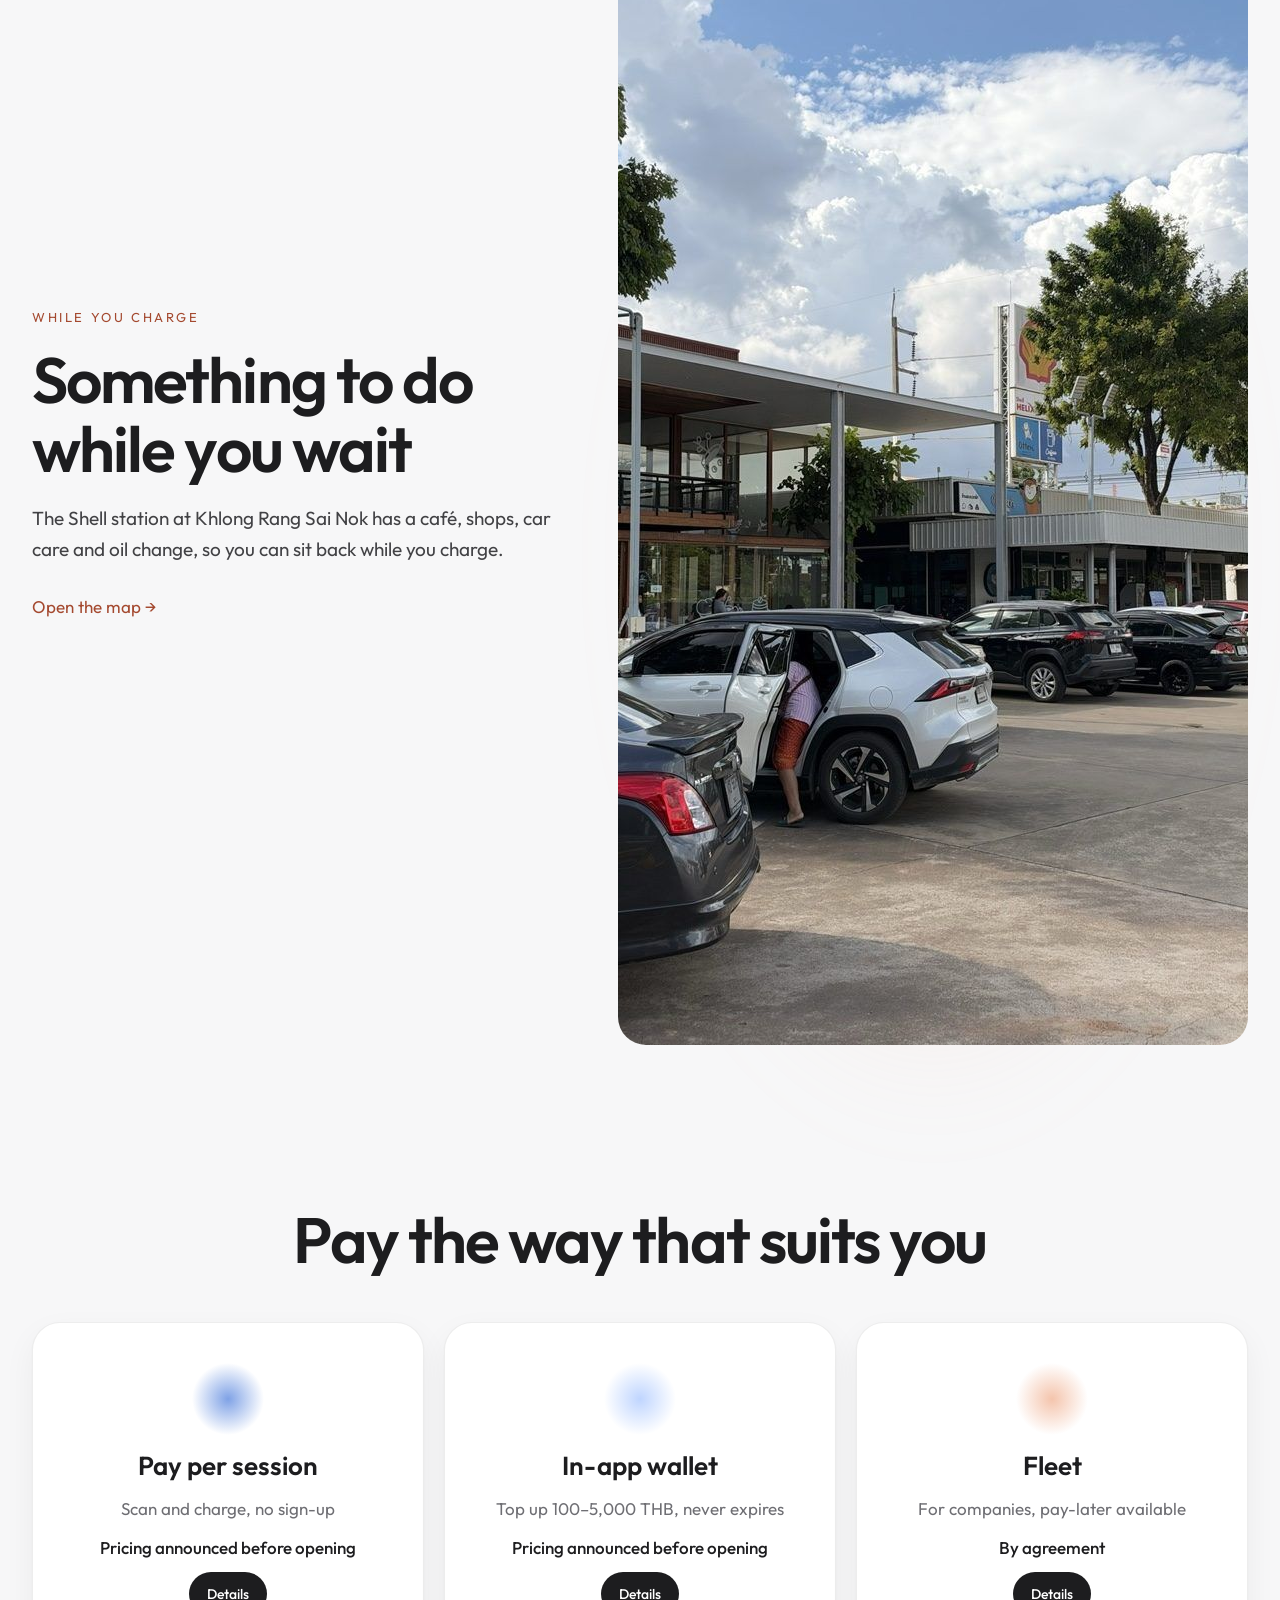
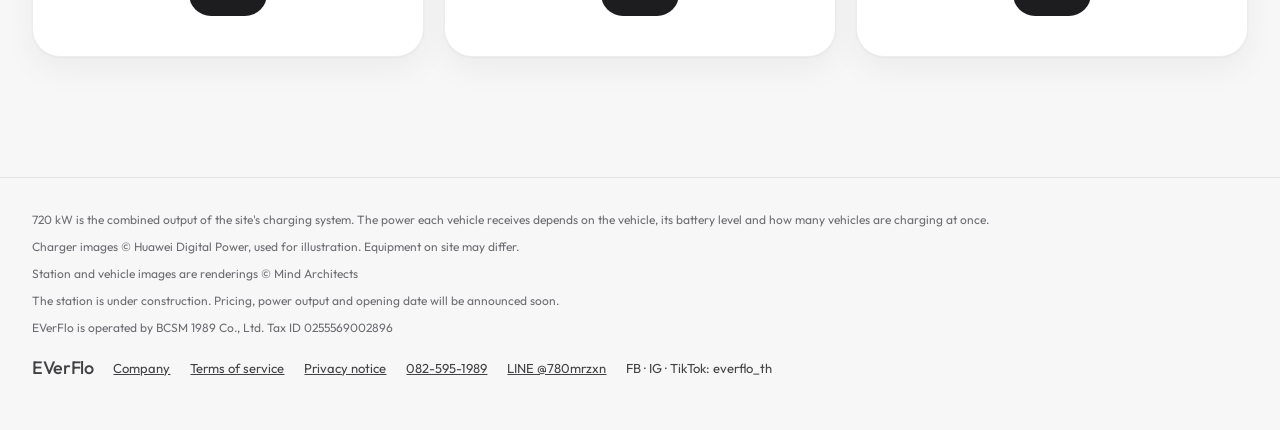
==== commit f7c6a48d: "Add charger section and station images (Huawei, used with permission via QTC) Co-Authored-By: Claude" ====
--- a/en/index.html
+++ b/en/index.html
@@ -39,12 +39,14 @@
 </section>
 <ul class="wrap chips"><li><span class="dot" aria-hidden="true"></span><strong>720 kW</strong>&nbsp;total power</li><li><span class="dot" aria-hidden="true"></span>Pay by QR, no sign-up</li><li><span class="dot" aria-hidden="true"></span>Room for buses and trucks</li><li><span class="dot" aria-hidden="true"></span>Café and car care on site</li></ul>
 <section class="wrap power reveal" aria-label="720 kW"><div class="pbig"><strong>720</strong><span>kW</span></div><div class="ptxt"><p class="plabel"><strong>total charging power on site</strong></p><p>A DC ultra-fast system that shares power across every charger automatically, so cars and big vehicles can charge at the same time.</p></div></section>
+<section id="chargers" class="wrap sec row reveal"><figure class="media tall"><div class="halo blue" aria-hidden="true"></div><img src="../assets/dispensers.jpg" alt="EVerFlo DC ultra-fast dispensers" width="1000" height="1414" loading="lazy"></figure><div class="copy"><div class="kicker">THE CHARGERS</div><h2 class="lg">Liquid-cooled chargers,
+built to run all day</h2><p>Power cabinets and dispensers are separate. The system shares 720 kW across the connectors in use, so each vehicle gets as much as it can take.</p></div></section>
 <section id="steps" class="wrap sec center reveal"><h2 class="xl">Charging in 3 steps</h2><p class="sub">Easy enough for your first time — no app needed.</p><div class="grid3"><div class="card step"><div class="glow" style="background:radial-gradient(closest-side,#7FA2E6,transparent)" aria-hidden="true"></div><span class="num">01</span><svg aria-hidden="true" width="44" height="44" viewBox="0 0 24 24" fill="none" stroke="#1D1D1F" stroke-width="1.4" stroke-linecap="round" stroke-linejoin="round"><path d="M7 3v5M17 3v5M5 8h14v3a7 7 0 0 1-14 0V8zM12 18v3"/></svg><h3>Plug in</h3><p>Standard CCS2, same as most EVs in Thailand</p></div><div class="card step"><div class="glow" style="background:radial-gradient(closest-side,#BFD5FF,transparent)" aria-hidden="true"></div><span class="num">02</span><svg aria-hidden="true" width="44" height="44" viewBox="0 0 24 24" fill="none" stroke="#1D1D1F" stroke-width="1.4" stroke-linecap="round" stroke-linejoin="round"><path d="M4 4h6v6H4zM14 4h6v6h-6zM4 14h6v6H4zM14 14h2v2h-2zM18 18h2v2h-2zM14 18h2M18 14h2"/></svg><h3>Scan the QR</h3><p>Pay with PromptPay from your banking app, or from your EVerFlo wallet</p></div><div class="card step"><div class="glow" style="background:radial-gradient(closest-side,#F4C4AC,transparent)" aria-hidden="true"></div><span class="num">03</span><svg aria-hidden="true" width="44" height="44" viewBox="0 0 24 24" fill="none" stroke="#1D1D1F" stroke-width="1.4" stroke-linecap="round" stroke-linejoin="round"><path d="M13 2L4 14h7l-1 8 9-12h-7l1-8z"/></svg><h3>Drive off</h3><p>We&#x27;ll ping you when it&#x27;s done. Your receipt is saved in the app.</p></div></div></section>
 <section id="vehicle" class="wrap sec reveal">
 <div class="center"><h2 class="lg">Small or big, we can charge it</h2><p class="sub">Pick your vehicle to see roughly how long it takes.</p></div>
 <div class="tabs" role="tablist" aria-label="Small or big, we can charge it"><button type="button" role="tab" id="tab0" aria-controls="panel" aria-selected="true" data-i="0">Car / SUV</button><button type="button" role="tab" id="tab1" aria-controls="panel" aria-selected="false" data-i="1">Van</button><button type="button" role="tab" id="tab2" aria-controls="panel" aria-selected="false" data-i="2">Bus</button><button type="button" role="tab" id="tab3" aria-controls="panel" aria-selected="false" data-i="3">Truck</button></div>
 <div class="panel" id="panel" role="tabpanel" aria-labelledby="tab0">
-<div class="pimg"><img id="vimg" src="../assets/ev-evening.jpg" alt="Car / SUV" width="1600" height="900" loading="lazy"></div>
+<div class="pimg"><img id="vimg" src="../assets/station.jpg" alt="Car / SUV" width="1600" height="900" loading="lazy"></div>
 <div class="ptext"><div class="kicker" id="vname">Car / SUV</div><div class="ptime">Details announced before opening</div><div class="track" aria-hidden="true"><div class="fill"></div></div><p id="vdesc">Park right by the café — by the time you finish your coffee, you&#x27;re mostly charged.</p></div>
 </div>
 </section>
@@ -60,11 +62,11 @@
 <section id="cards" class="wrap sec reveal"><h2 class="lg center">Pay the way that suits you</h2><div class="grid3"><div class="card pay"><div class="orb" style="background:radial-gradient(closest-side,#7FA2E6,transparent)" aria-hidden="true"></div><h3>Pay per session</h3><p>Scan and charge, no sign-up</p><div class="price">Pricing announced before opening</div><a class="btn dark sm" href="#steps">Details</a></div><div class="card pay"><div class="orb" style="background:radial-gradient(closest-side,#BFD5FF,transparent)" aria-hidden="true"></div><h3>In-app wallet</h3><p>Top up 100–5,000 THB, never expires</p><div class="price">Pricing announced before opening</div><a class="btn dark sm" href="#steps">Details</a></div><div class="card pay"><div class="orb" style="background:radial-gradient(closest-side,#F4C4AC,transparent)" aria-hidden="true"></div><h3>Fleet</h3><p>For companies, pay-later available</p><div class="price">By agreement</div><a class="btn dark sm" href="https://bcsm1989.com/fleet/">Details</a></div></div></section>
 </main>
 <footer class="foot"><div class="wrap">
-<p>720 kW is the combined output of the site&#x27;s charging system. The power each vehicle receives depends on the vehicle, its battery level and how many vehicles are charging at once.</p><p>Station and vehicle images are renderings © Mind Architects</p><p>The station is under construction. Pricing, power output and opening date will be announced soon.</p><p>EVerFlo is operated by BCSM 1989 Co., Ltd. Tax ID 0255569002896</p>
+<p>720 kW is the combined output of the site&#x27;s charging system. The power each vehicle receives depends on the vehicle, its battery level and how many vehicles are charging at once.</p><p>Charger images © Huawei Digital Power, used for illustration. Equipment on site may differ.</p><p>Station and vehicle images are renderings © Mind Architects</p><p>The station is under construction. Pricing, power output and opening date will be announced soon.</p><p>EVerFlo is operated by BCSM 1989 Co., Ltd. Tax ID 0255569002896</p>
 <div class="flinks"><span class="logo sm">EVerFlo</span><a href="https://bcsm1989.com/about/">Company</a><a href="https://bcsm1989.com/terms/">Terms of service</a><a href="https://bcsm1989.com/privacy/">Privacy notice</a><a href="tel:0825951989">082-595-1989</a><a href="https://line.me/R/ti/p/@780mrzxn">LINE @780mrzxn</a><span>FB · IG · TikTok: everflo_th</span></div>
 </div></footer>
 <script>
-(function(){var D=[{"name": "Car / SUV", "desc": "Park right by the café — by the time you finish your coffee, you're mostly charged.", "img": "../assets/ev-evening.jpg"}, {"name": "Van", "desc": "Good for shuttles on the road all day. Top up between runs.", "img": "../assets/ev-evening.jpg"}, {"name": "Bus", "desc": "Long bays, so staff buses get in and out easily.", "img": "../assets/ev-truck.jpg"}, {"name": "Truck", "desc": "Bays wide enough for tractor units and trailers.", "img": "../assets/ev-truck.jpg"}];var tabs=document.querySelectorAll('[role=tab]');var img=document.getElementById('vimg'),nm=document.getElementById('vname'),ds=document.getElementById('vdesc'),pn=document.getElementById('panel');
+(function(){var D=[{"name": "Car / SUV", "desc": "Park right by the café — by the time you finish your coffee, you're mostly charged.", "img": "../assets/station.jpg"}, {"name": "Van", "desc": "Good for shuttles on the road all day. Top up between runs.", "img": "../assets/station.jpg"}, {"name": "Bus", "desc": "Long bays, so staff buses get in and out easily.", "img": "../assets/ev-truck.jpg"}, {"name": "Truck", "desc": "Bays wide enough for tractor units and trailers.", "img": "../assets/ev-truck.jpg"}];var tabs=document.querySelectorAll('[role=tab]');var img=document.getElementById('vimg'),nm=document.getElementById('vname'),ds=document.getElementById('vdesc'),pn=document.getElementById('panel');
 function sel(i,focus){tabs.forEach(function(b,j){b.setAttribute('aria-selected',j===i?'true':'false');b.tabIndex=j===i?0:-1;});var d=D[i];img.src=d.img;img.alt=d.name;nm.textContent=d.name;ds.textContent=d.desc;pn.setAttribute('aria-labelledby','tab'+i);if(focus)tabs[i].focus();}
 tabs.forEach(function(b,i){b.addEventListener('click',function(){sel(i)});b.addEventListener('keydown',function(ev){if(ev.key==='ArrowRight')sel((i+1)%tabs.length,1);if(ev.key==='ArrowLeft')sel((i+tabs.length-1)%tabs.length,1);});});sel(0);})();
 </script>
--- a/style.css
+++ b/style.css
@@ -102,3 +102,5 @@
 .ptxt p{margin:0;font-size:18px;line-height:1.6;color:#424245}
 .ptxt .plabel{font-size:24px;color:#1D1D1F}
 .chips strong{font-weight:700}
+.media.tall{flex:1 1 420px;max-width:520px}
+.media.tall img{aspect-ratio:auto;height:auto}
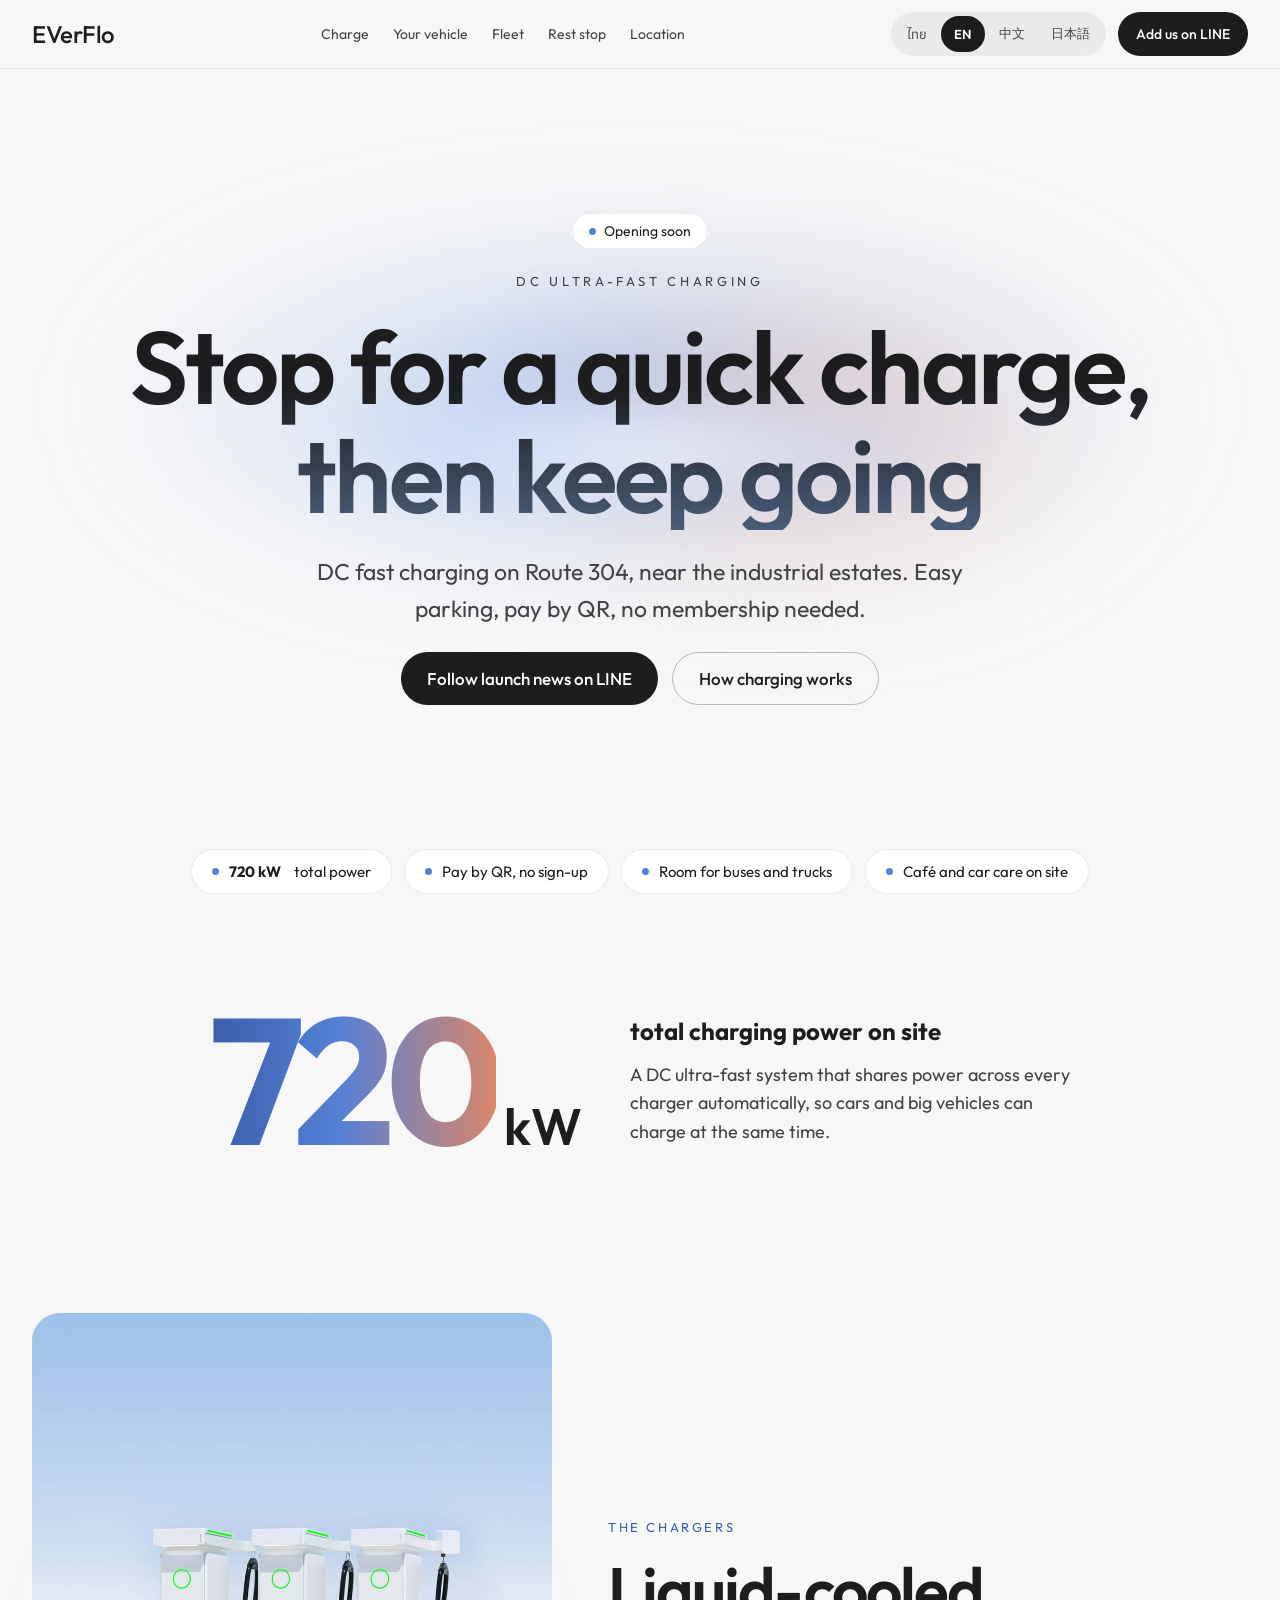
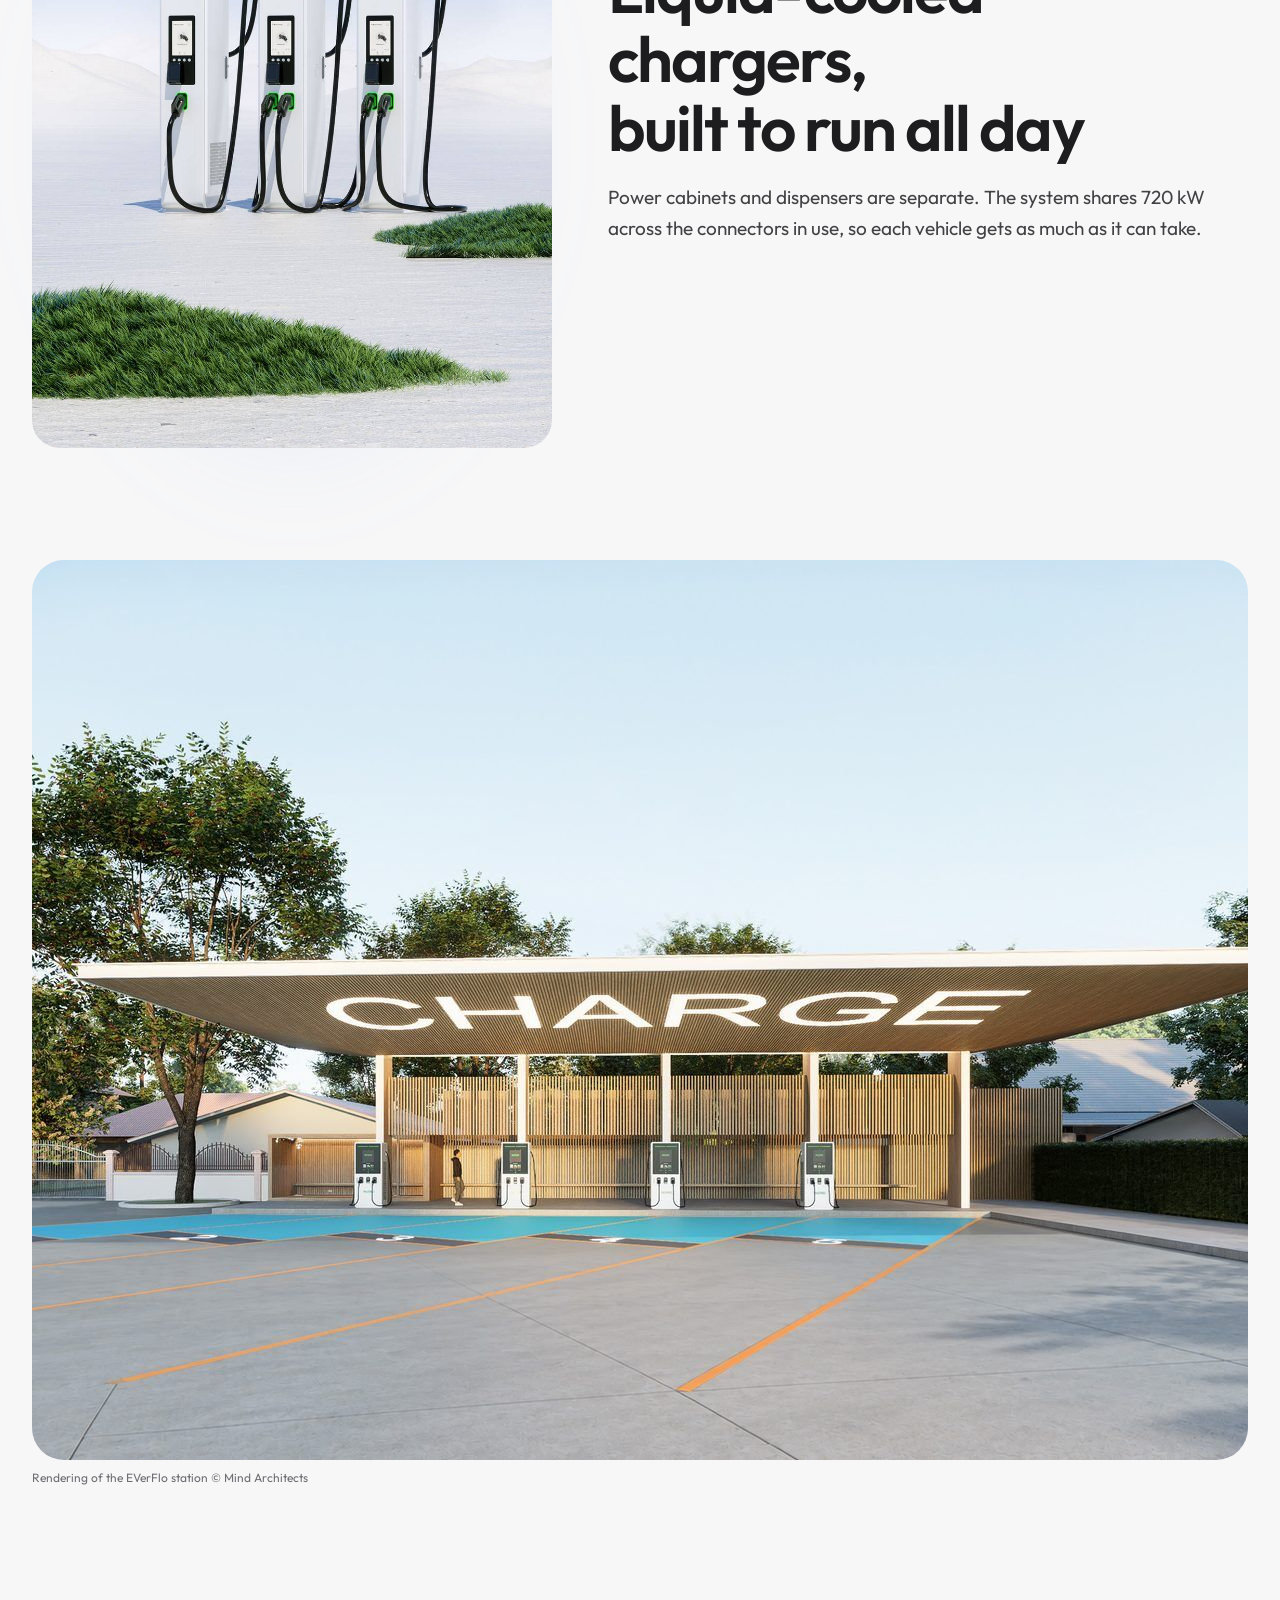
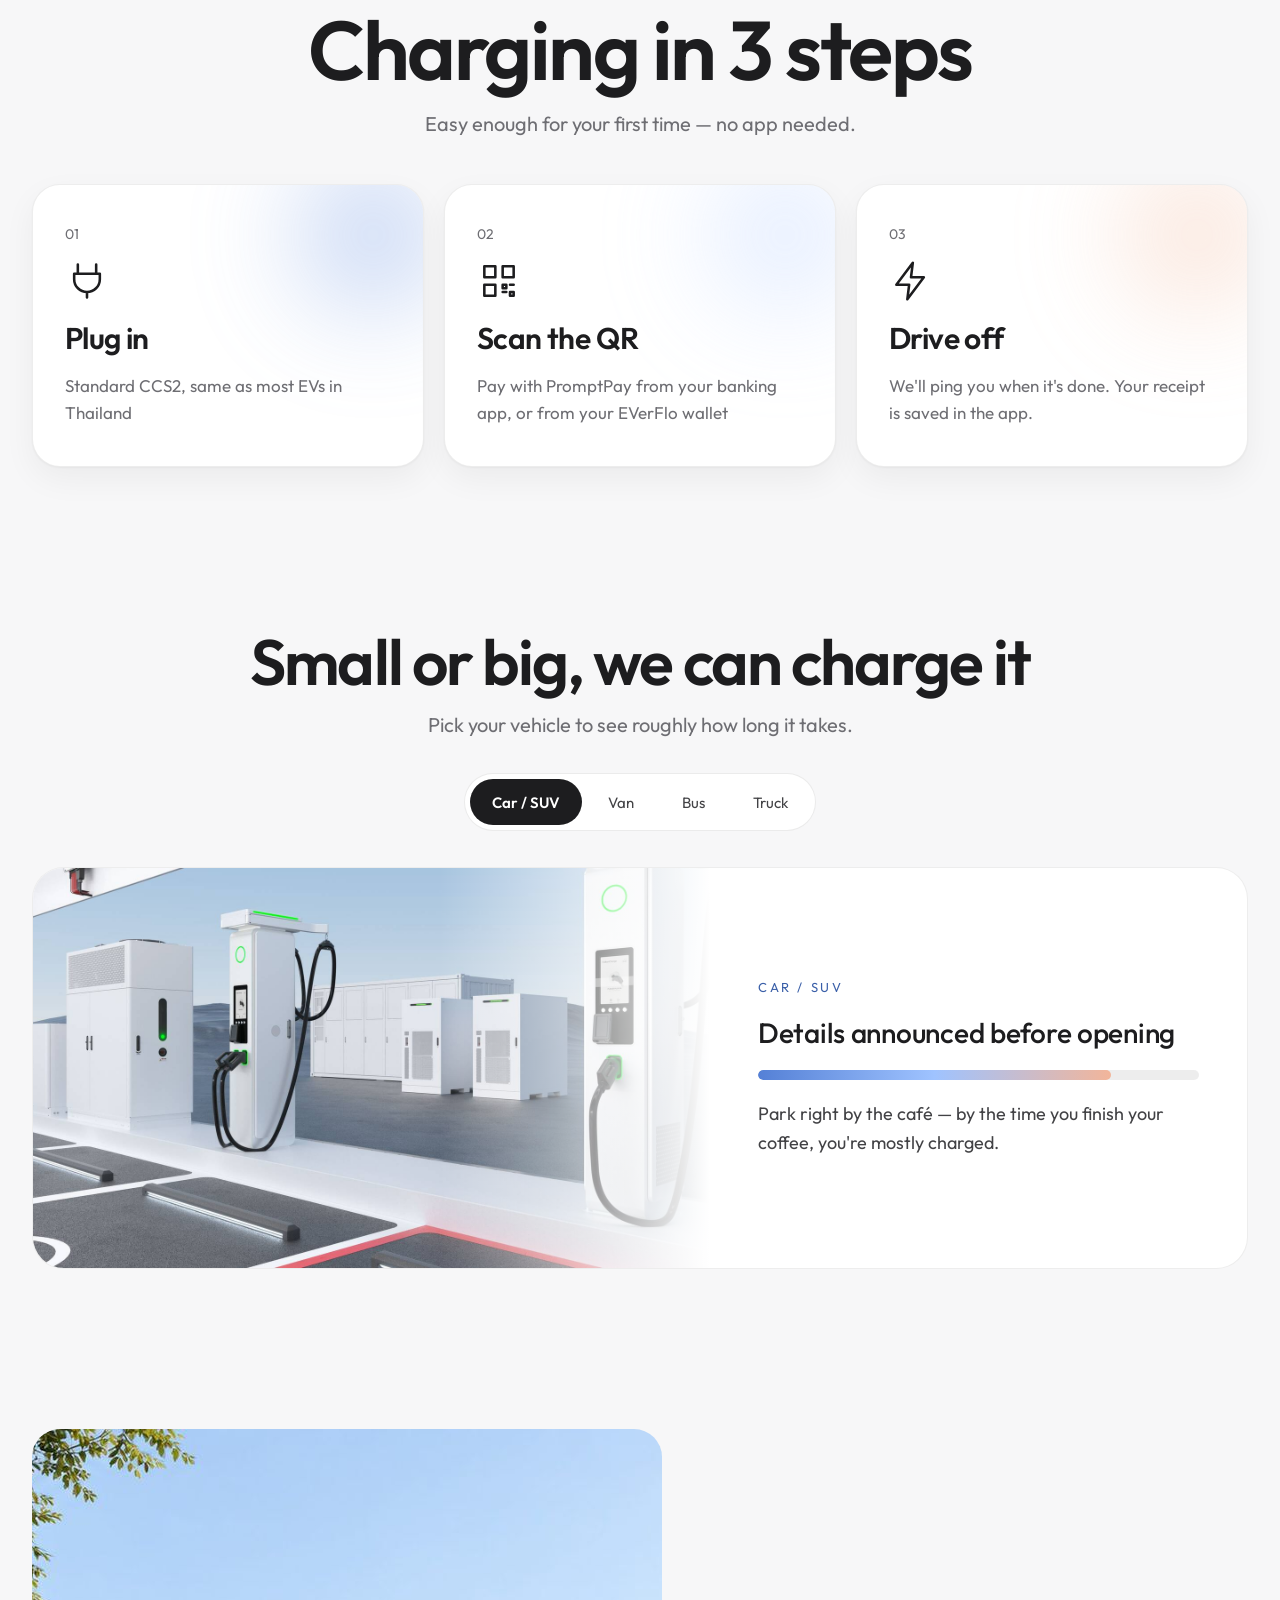
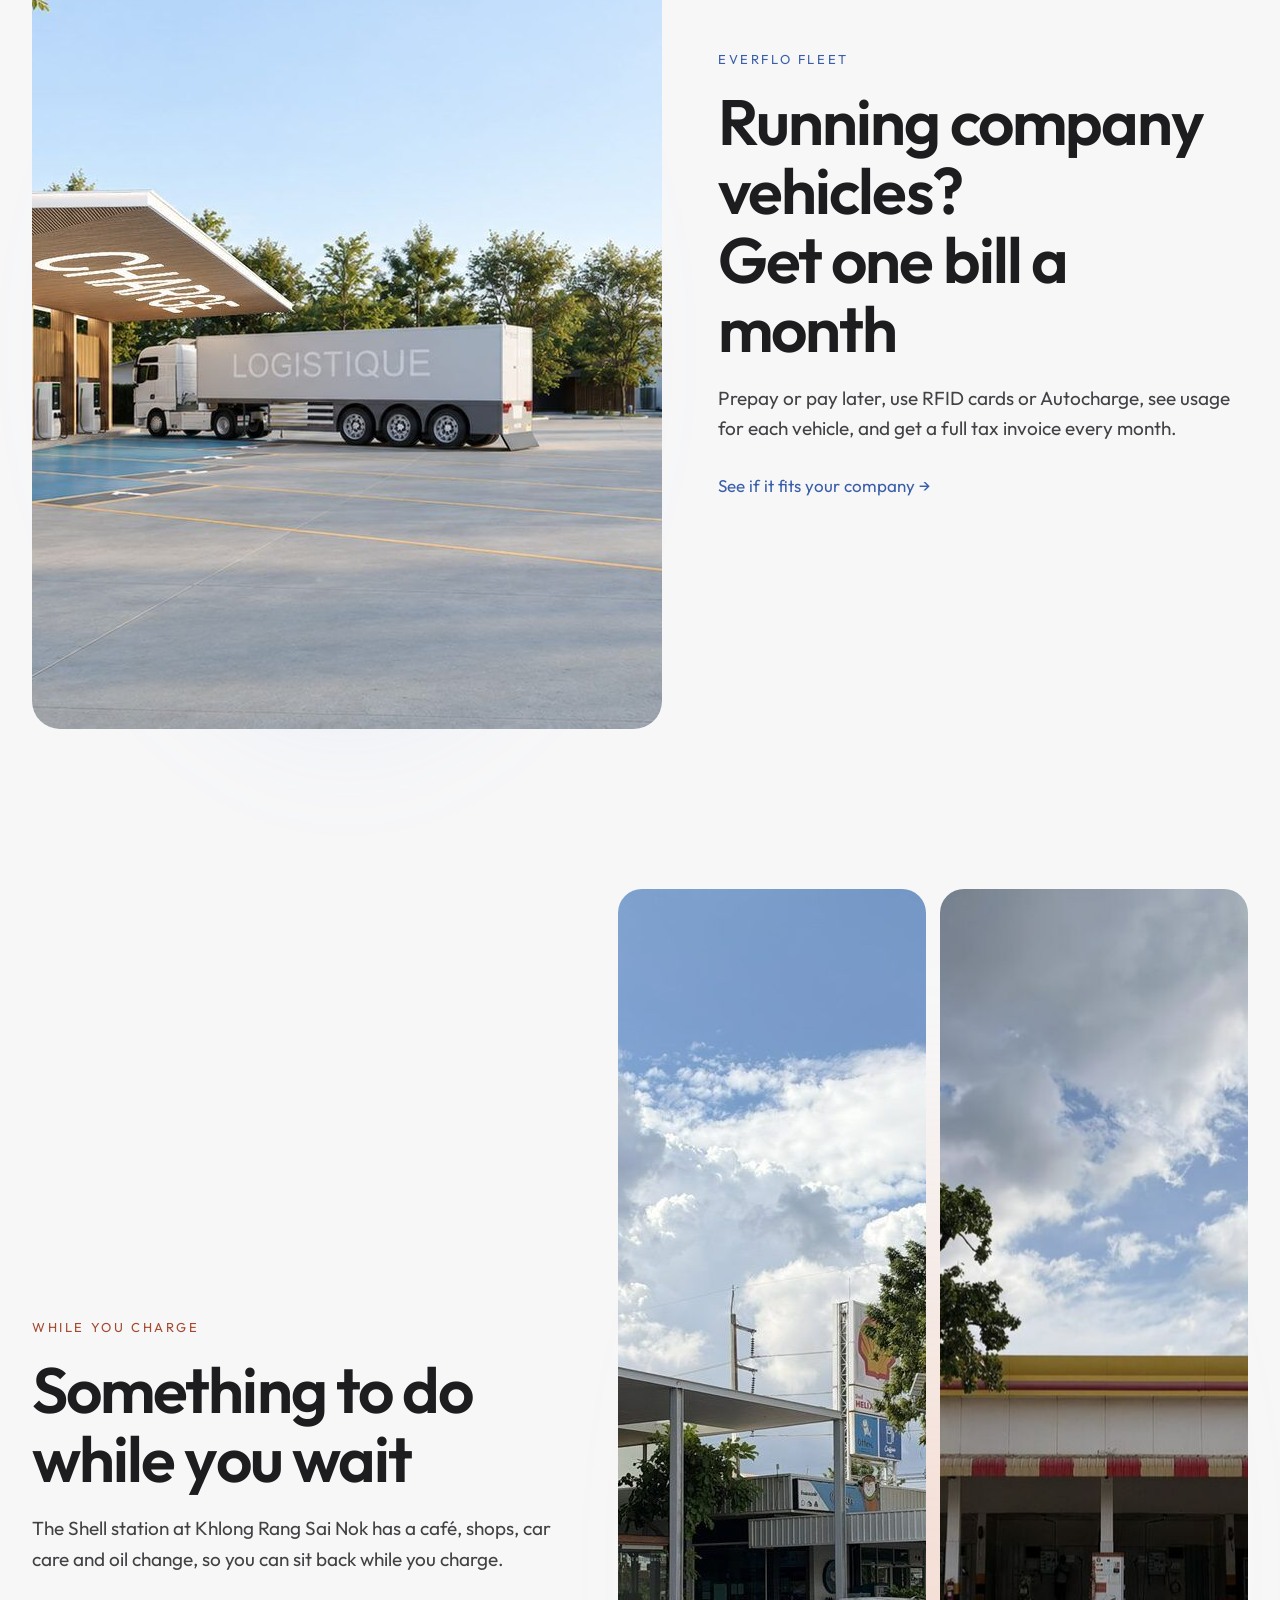
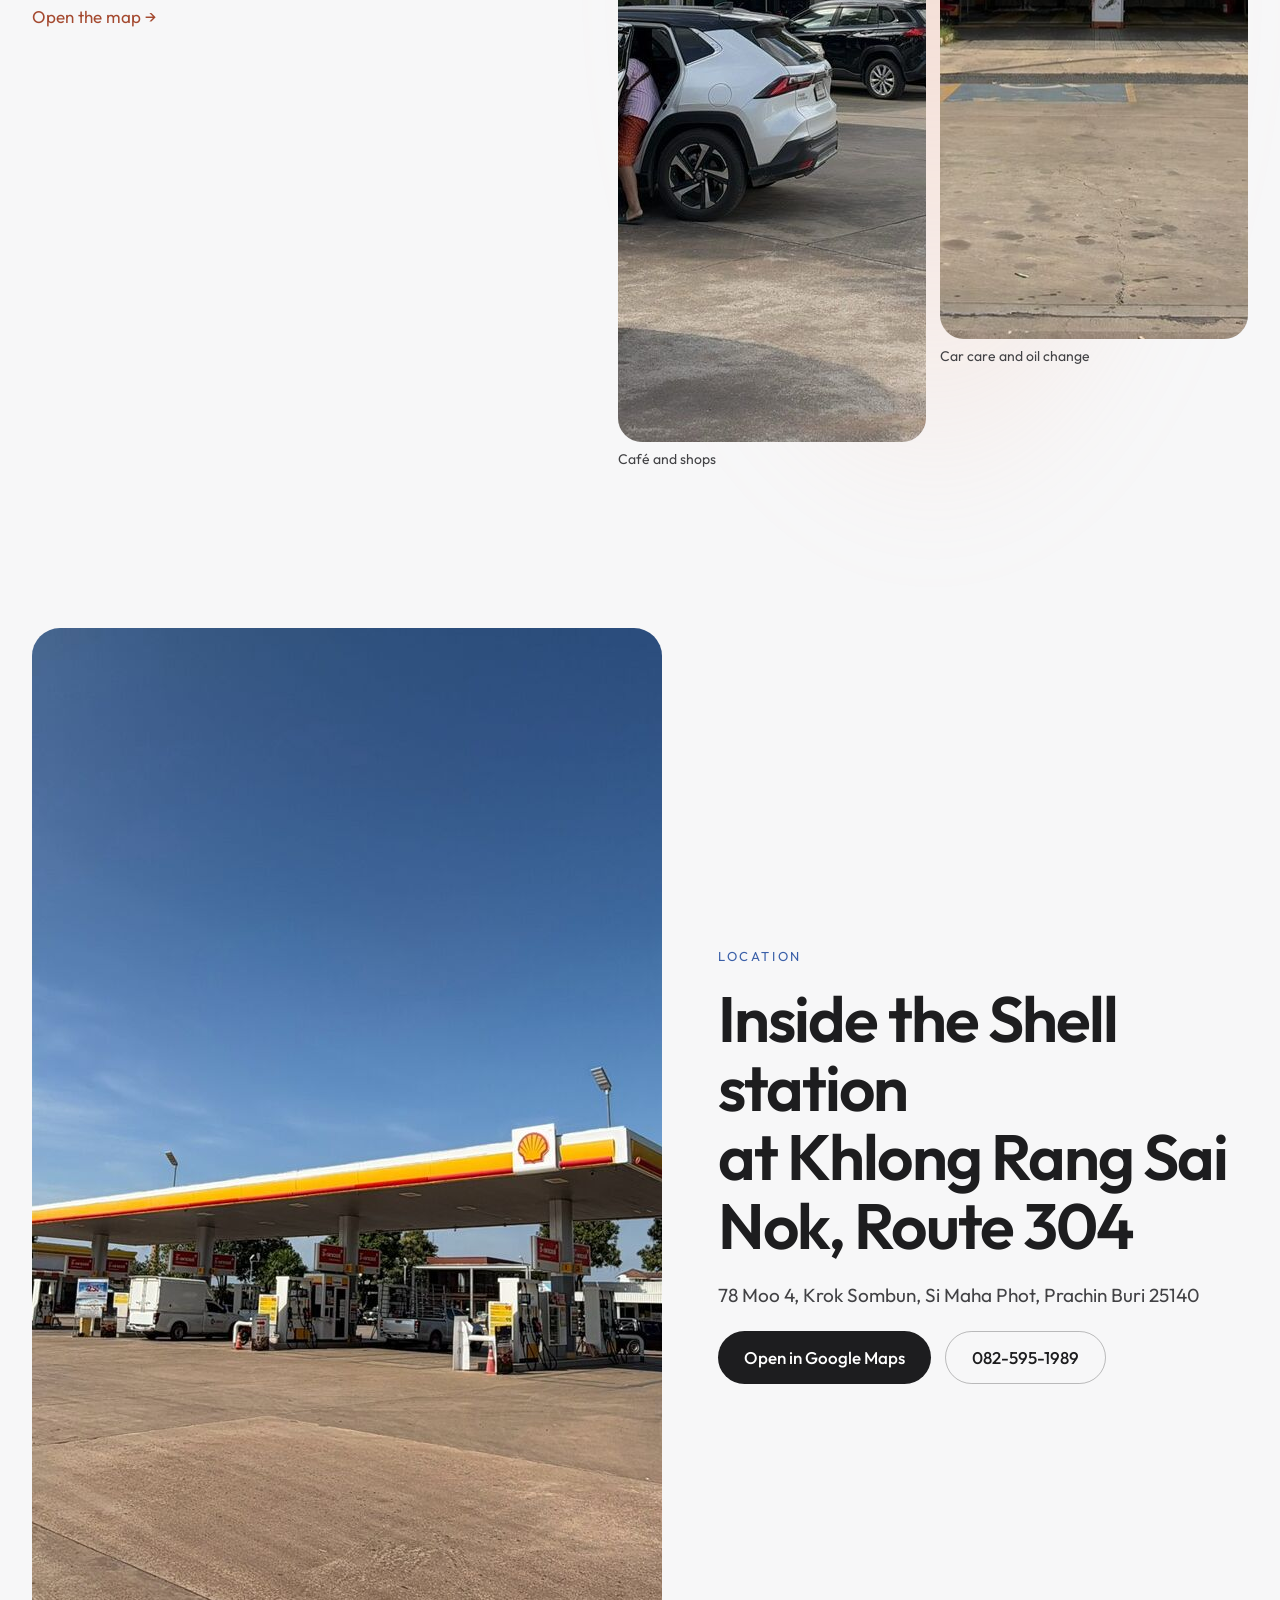
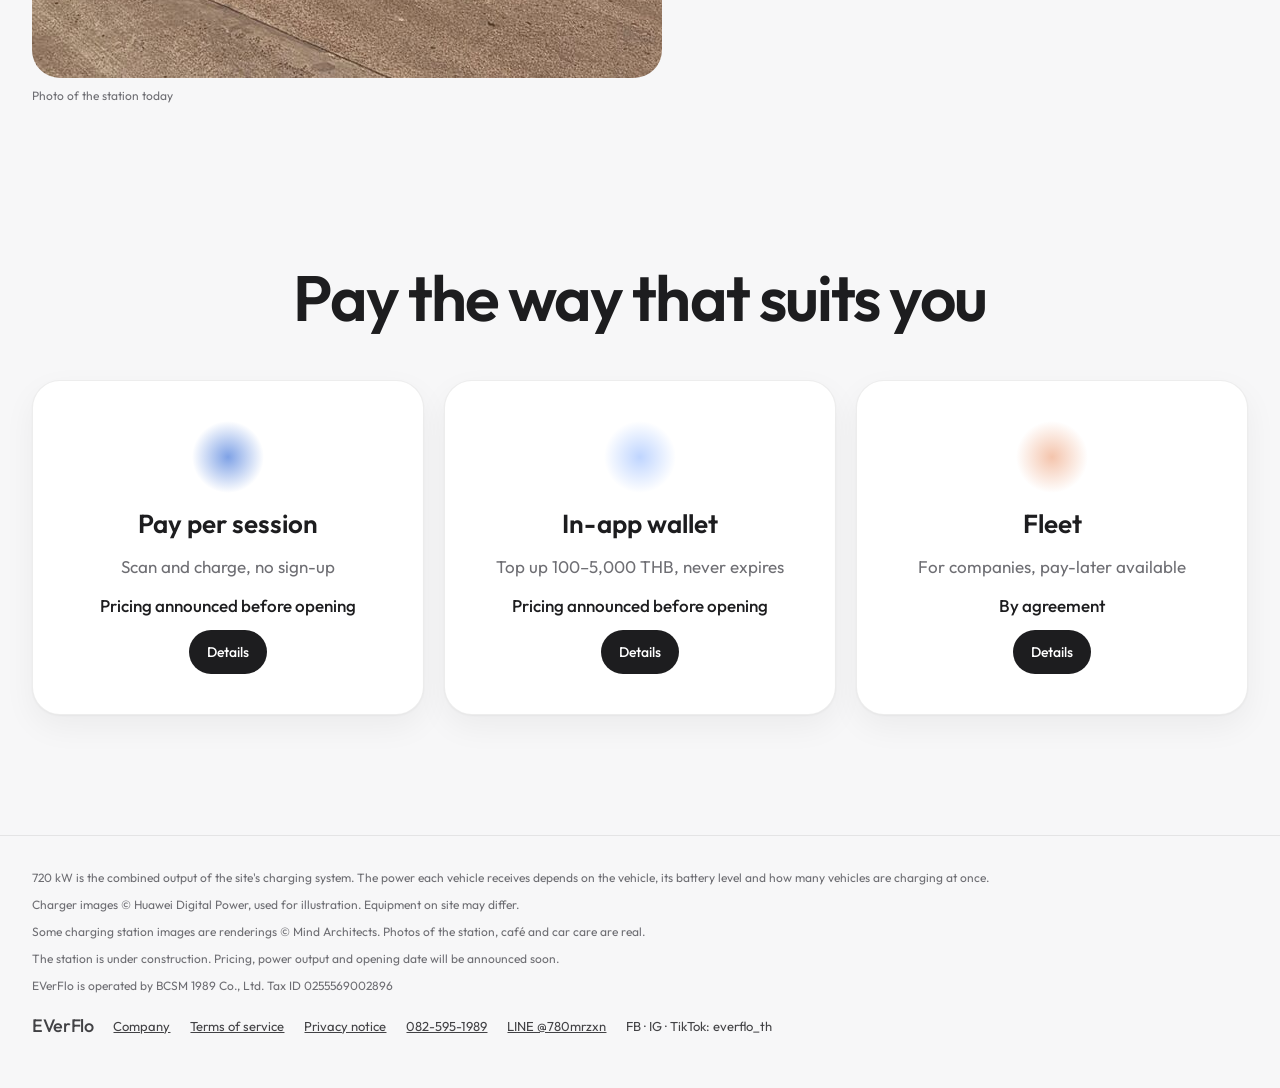
==== commit a8856f7d: "Proofread ZH/JA copy, add station/location photos, renders per vehicle type Co-Authored-By: Claude O" ====
--- a/en/index.html
+++ b/en/index.html
@@ -22,7 +22,7 @@
 <a class="skip" href="#main">Skip</a>
 <header class="top"><div class="wrap bar">
 <a class="logo" href="/en/">EVerFlo</a>
-<nav class="nav" aria-label="Main"><a href="#steps">Charge</a><a href="#vehicle">Your vehicle</a><a href="#fleet">Fleet</a><a href="#stop">Rest stop</a></nav>
+<nav class="nav" aria-label="Main"><a href="#steps">Charge</a><a href="#vehicle">Your vehicle</a><a href="#fleet">Fleet</a><a href="#stop">Rest stop</a><a href="#location">Location</a></nav>
 <div class="right"><div class="langs" aria-label="Language"><a href="/" class="lang" lang="th">ไทย</a><a href="/en/" class="lang on" lang="en" aria-current="page">EN</a><a href="/zh/" class="lang" lang="zh-Hans">中文</a><a href="/ja/" class="lang" lang="ja">日本語</a></div><a class="btn dark sm" href="https://line.me/R/ti/p/@780mrzxn">Add us on LINE</a></div>
 </div></header>
 <main id="main">
@@ -41,6 +41,7 @@
 <section class="wrap power reveal" aria-label="720 kW"><div class="pbig"><strong>720</strong><span>kW</span></div><div class="ptxt"><p class="plabel"><strong>total charging power on site</strong></p><p>A DC ultra-fast system that shares power across every charger automatically, so cars and big vehicles can charge at the same time.</p></div></section>
 <section id="chargers" class="wrap sec row reveal"><figure class="media tall"><div class="halo blue" aria-hidden="true"></div><img src="../assets/dispensers.jpg" alt="EVerFlo DC ultra-fast dispensers" width="1000" height="1414" loading="lazy"></figure><div class="copy"><div class="kicker">THE CHARGERS</div><h2 class="lg">Liquid-cooled chargers,
 built to run all day</h2><p>Power cabinets and dispensers are separate. The system shares 720 kW across the connectors in use, so each vehicle gets as much as it can take.</p></div></section>
+<figure class="wrap band reveal"><img src="../assets/ev-day.jpg" alt="Rendering of the EVerFlo station" width="1600" height="900" loading="lazy"><figcaption>Rendering of the EVerFlo station © Mind Architects</figcaption></figure>
 <section id="steps" class="wrap sec center reveal"><h2 class="xl">Charging in 3 steps</h2><p class="sub">Easy enough for your first time — no app needed.</p><div class="grid3"><div class="card step"><div class="glow" style="background:radial-gradient(closest-side,#7FA2E6,transparent)" aria-hidden="true"></div><span class="num">01</span><svg aria-hidden="true" width="44" height="44" viewBox="0 0 24 24" fill="none" stroke="#1D1D1F" stroke-width="1.4" stroke-linecap="round" stroke-linejoin="round"><path d="M7 3v5M17 3v5M5 8h14v3a7 7 0 0 1-14 0V8zM12 18v3"/></svg><h3>Plug in</h3><p>Standard CCS2, same as most EVs in Thailand</p></div><div class="card step"><div class="glow" style="background:radial-gradient(closest-side,#BFD5FF,transparent)" aria-hidden="true"></div><span class="num">02</span><svg aria-hidden="true" width="44" height="44" viewBox="0 0 24 24" fill="none" stroke="#1D1D1F" stroke-width="1.4" stroke-linecap="round" stroke-linejoin="round"><path d="M4 4h6v6H4zM14 4h6v6h-6zM4 14h6v6H4zM14 14h2v2h-2zM18 18h2v2h-2zM14 18h2M18 14h2"/></svg><h3>Scan the QR</h3><p>Pay with PromptPay from your banking app, or from your EVerFlo wallet</p></div><div class="card step"><div class="glow" style="background:radial-gradient(closest-side,#F4C4AC,transparent)" aria-hidden="true"></div><span class="num">03</span><svg aria-hidden="true" width="44" height="44" viewBox="0 0 24 24" fill="none" stroke="#1D1D1F" stroke-width="1.4" stroke-linecap="round" stroke-linejoin="round"><path d="M13 2L4 14h7l-1 8 9-12h-7l1-8z"/></svg><h3>Drive off</h3><p>We&#x27;ll ping you when it&#x27;s done. Your receipt is saved in the app.</p></div></div></section>
 <section id="vehicle" class="wrap sec reveal">
 <div class="center"><h2 class="lg">Small or big, we can charge it</h2><p class="sub">Pick your vehicle to see roughly how long it takes.</p></div>
@@ -56,17 +57,19 @@
 Get one bill a month</h2><p>Prepay or pay later, use RFID cards or Autocharge, see usage for each vehicle, and get a full tax invoice every month.</p><a class="more" href="https://bcsm1989.com/fleet/">See if it fits your company →</a></div>
 </section>
 <section id="stop" class="wrap sec row rev reveal">
-<div class="copy"><div class="kicker peach">WHILE YOU CHARGE</div><h2 class="lg">Something to do while you wait</h2><p>The Shell station at Khlong Rang Sai Nok has a café, shops, car care and oil change, so you can sit back while you charge.</p><a class="more peach" href="https://bcsm1989.com/location/">Open the map →</a></div>
-<figure class="media"><div class="halo peach" aria-hidden="true"></div><img src="../assets/cafe-and-shops.jpg" alt="Cafe" width="1536" height="1153" loading="lazy"></figure>
+<div class="copy"><div class="kicker peach">WHILE YOU CHARGE</div><h2 class="lg">Something to do while you wait</h2><p>The Shell station at Khlong Rang Sai Nok has a café, shops, car care and oil change, so you can sit back while you charge.</p><a class="more peach" href="#location">Open the map →</a></div>
+<div class="media duo"><div class="halo peach" aria-hidden="true"></div><figure><img src="../assets/cafe-and-shops.jpg" alt="Café and shops" width="1536" height="1153" loading="lazy"><figcaption>Café and shops</figcaption></figure><figure><img src="../assets/car-care-front.jpg" alt="Car care and oil change" width="1400" height="1050" loading="lazy"><figcaption>Car care and oil change</figcaption></figure></div>
 </section>
+<section id="location" class="wrap sec row reveal"><figure class="media"><img src="../assets/station-place-20261017.jpg" alt="Photo of the station today" width="1400" height="1050" loading="lazy"><figcaption class="cap">Photo of the station today</figcaption></figure><div class="copy"><div class="kicker">LOCATION</div><h2 class="lg">Inside the Shell station
+at Khlong Rang Sai Nok, Route 304</h2><p>78 Moo 4, Krok Sombun, Si Maha Phot, Prachin Buri 25140</p><div class="ctas left"><a class="btn dark" href="https://maps.app.goo.gl/R7ZDGiL1ck6afbDa6">Open in Google Maps</a><a class="btn line" href="tel:0825951989">082-595-1989</a></div></div></section>
 <section id="cards" class="wrap sec reveal"><h2 class="lg center">Pay the way that suits you</h2><div class="grid3"><div class="card pay"><div class="orb" style="background:radial-gradient(closest-side,#7FA2E6,transparent)" aria-hidden="true"></div><h3>Pay per session</h3><p>Scan and charge, no sign-up</p><div class="price">Pricing announced before opening</div><a class="btn dark sm" href="#steps">Details</a></div><div class="card pay"><div class="orb" style="background:radial-gradient(closest-side,#BFD5FF,transparent)" aria-hidden="true"></div><h3>In-app wallet</h3><p>Top up 100–5,000 THB, never expires</p><div class="price">Pricing announced before opening</div><a class="btn dark sm" href="#steps">Details</a></div><div class="card pay"><div class="orb" style="background:radial-gradient(closest-side,#F4C4AC,transparent)" aria-hidden="true"></div><h3>Fleet</h3><p>For companies, pay-later available</p><div class="price">By agreement</div><a class="btn dark sm" href="https://bcsm1989.com/fleet/">Details</a></div></div></section>
 </main>
 <footer class="foot"><div class="wrap">
-<p>720 kW is the combined output of the site&#x27;s charging system. The power each vehicle receives depends on the vehicle, its battery level and how many vehicles are charging at once.</p><p>Charger images © Huawei Digital Power, used for illustration. Equipment on site may differ.</p><p>Station and vehicle images are renderings © Mind Architects</p><p>The station is under construction. Pricing, power output and opening date will be announced soon.</p><p>EVerFlo is operated by BCSM 1989 Co., Ltd. Tax ID 0255569002896</p>
+<p>720 kW is the combined output of the site&#x27;s charging system. The power each vehicle receives depends on the vehicle, its battery level and how many vehicles are charging at once.</p><p>Charger images © Huawei Digital Power, used for illustration. Equipment on site may differ.</p><p>Some charging station images are renderings © Mind Architects. Photos of the station, café and car care are real.</p><p>The station is under construction. Pricing, power output and opening date will be announced soon.</p><p>EVerFlo is operated by BCSM 1989 Co., Ltd. Tax ID 0255569002896</p>
 <div class="flinks"><span class="logo sm">EVerFlo</span><a href="https://bcsm1989.com/about/">Company</a><a href="https://bcsm1989.com/terms/">Terms of service</a><a href="https://bcsm1989.com/privacy/">Privacy notice</a><a href="tel:0825951989">082-595-1989</a><a href="https://line.me/R/ti/p/@780mrzxn">LINE @780mrzxn</a><span>FB · IG · TikTok: everflo_th</span></div>
 </div></footer>
 <script>
-(function(){var D=[{"name": "Car / SUV", "desc": "Park right by the café — by the time you finish your coffee, you're mostly charged.", "img": "../assets/station.jpg"}, {"name": "Van", "desc": "Good for shuttles on the road all day. Top up between runs.", "img": "../assets/station.jpg"}, {"name": "Bus", "desc": "Long bays, so staff buses get in and out easily.", "img": "../assets/ev-truck.jpg"}, {"name": "Truck", "desc": "Bays wide enough for tractor units and trailers.", "img": "../assets/ev-truck.jpg"}];var tabs=document.querySelectorAll('[role=tab]');var img=document.getElementById('vimg'),nm=document.getElementById('vname'),ds=document.getElementById('vdesc'),pn=document.getElementById('panel');
+(function(){var D=[{"name": "Car / SUV", "desc": "Park right by the café — by the time you finish your coffee, you're mostly charged.", "img": "../assets/station.jpg"}, {"name": "Van", "desc": "Good for shuttles on the road all day. Top up between runs.", "img": "../assets/ev-day.jpg"}, {"name": "Bus", "desc": "Long bays, so staff buses get in and out easily.", "img": "../assets/ev-angle.jpg"}, {"name": "Truck", "desc": "Bays wide enough for tractor units and trailers.", "img": "../assets/ev-truck.jpg"}];var tabs=document.querySelectorAll('[role=tab]');var img=document.getElementById('vimg'),nm=document.getElementById('vname'),ds=document.getElementById('vdesc'),pn=document.getElementById('panel');
 function sel(i,focus){tabs.forEach(function(b,j){b.setAttribute('aria-selected',j===i?'true':'false');b.tabIndex=j===i?0:-1;});var d=D[i];img.src=d.img;img.alt=d.name;nm.textContent=d.name;ds.textContent=d.desc;pn.setAttribute('aria-labelledby','tab'+i);if(focus)tabs[i].focus();}
 tabs.forEach(function(b,i){b.addEventListener('click',function(){sel(i)});b.addEventListener('keydown',function(ev){if(ev.key==='ArrowRight')sel((i+1)%tabs.length,1);if(ev.key==='ArrowLeft')sel((i+tabs.length-1)%tabs.length,1);});});sel(0);})();
 </script>
--- a/style.css
+++ b/style.css
@@ -104,3 +104,12 @@
 .chips strong{font-weight:700}
 .media.tall{flex:1 1 420px;max-width:520px}
 .media.tall img{aspect-ratio:auto;height:auto}
+.band{margin:72px auto 0;position:relative}
+.band img{width:100%;aspect-ratio:21/9;object-fit:cover;border-radius:32px}
+.band figcaption,.cap{font-size:12px;color:#6E6E73;margin-top:10px}
+.media.duo{display:grid;grid-template-columns:1fr 1fr;gap:14px}
+.media.duo figure{margin:0;position:relative}
+.media.duo img{aspect-ratio:3/4;border-radius:24px}
+.media.duo figcaption{font-size:14px;color:#424245;margin-top:8px}
+.ctas.left{justify-content:flex-start}
+@media (max-width:720px){.media.duo{grid-template-columns:1fr}.media.duo img{aspect-ratio:4/3}.band img{aspect-ratio:16/10}}
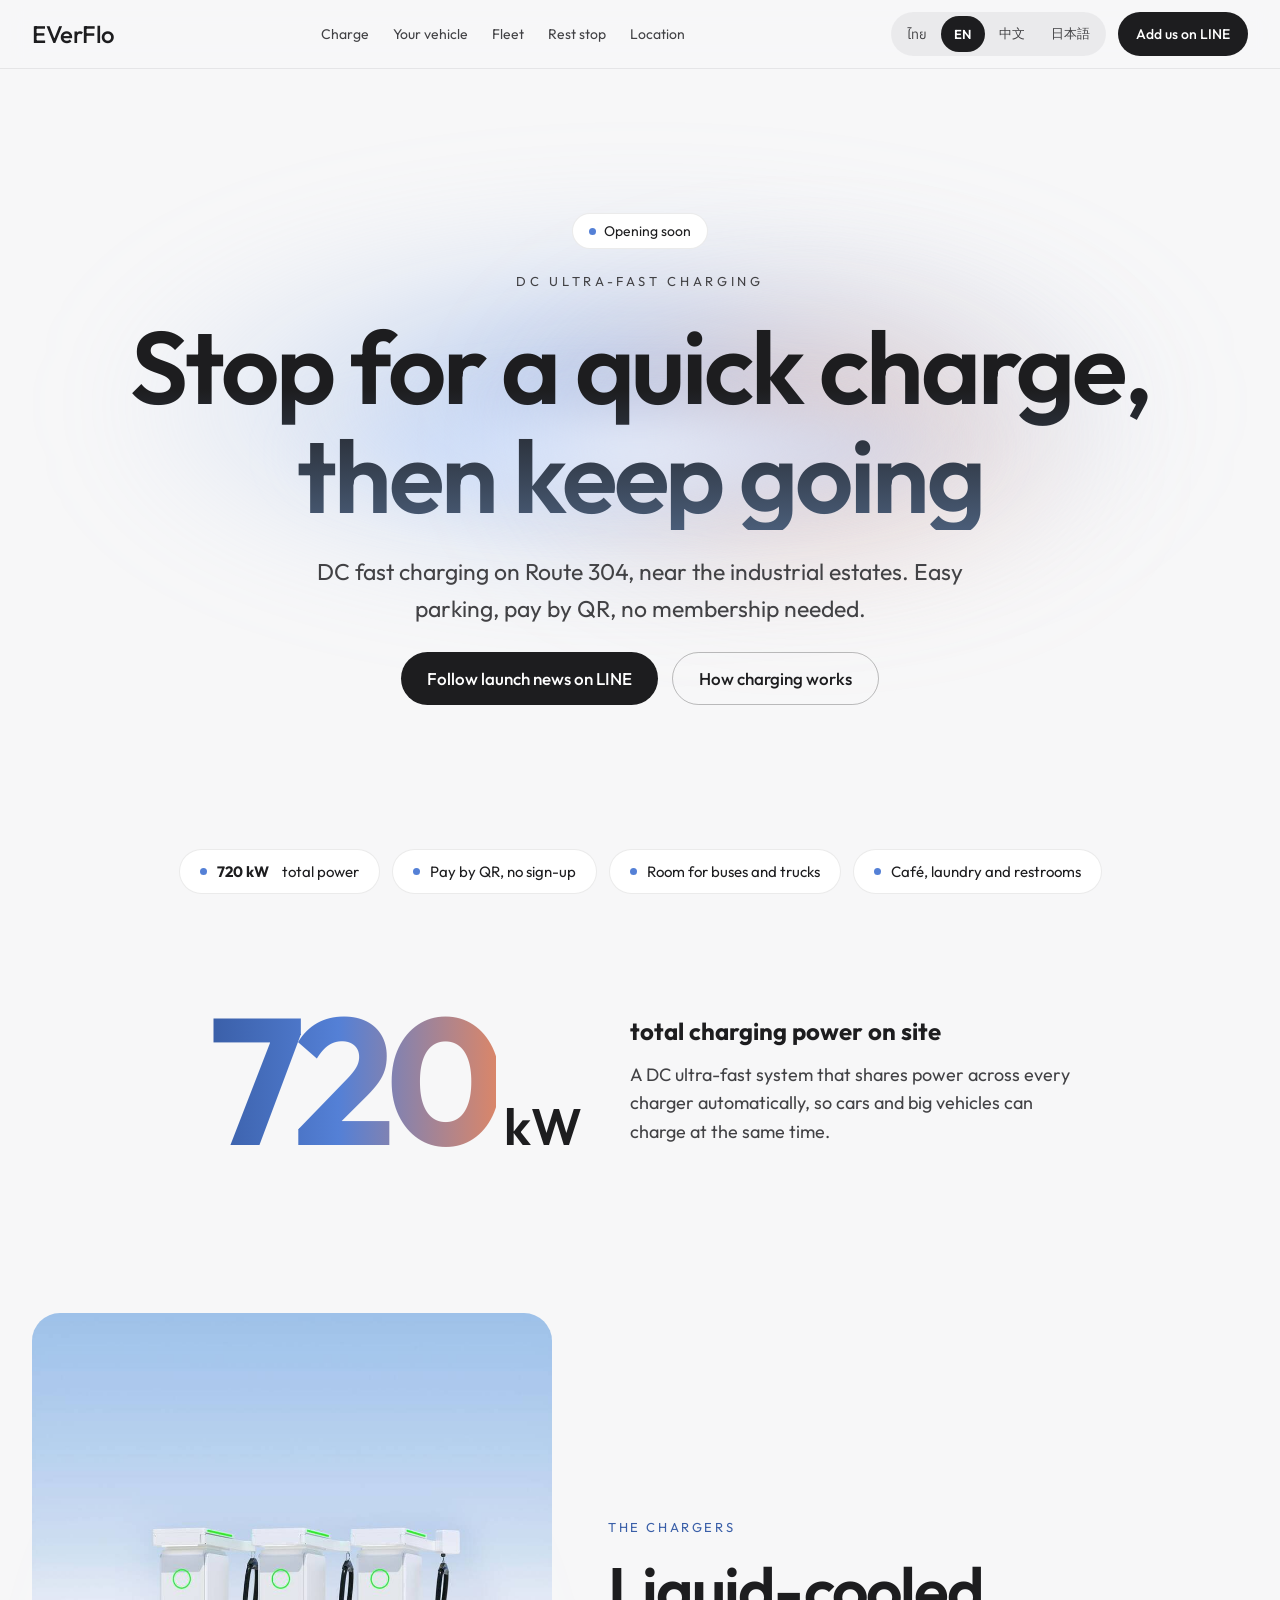
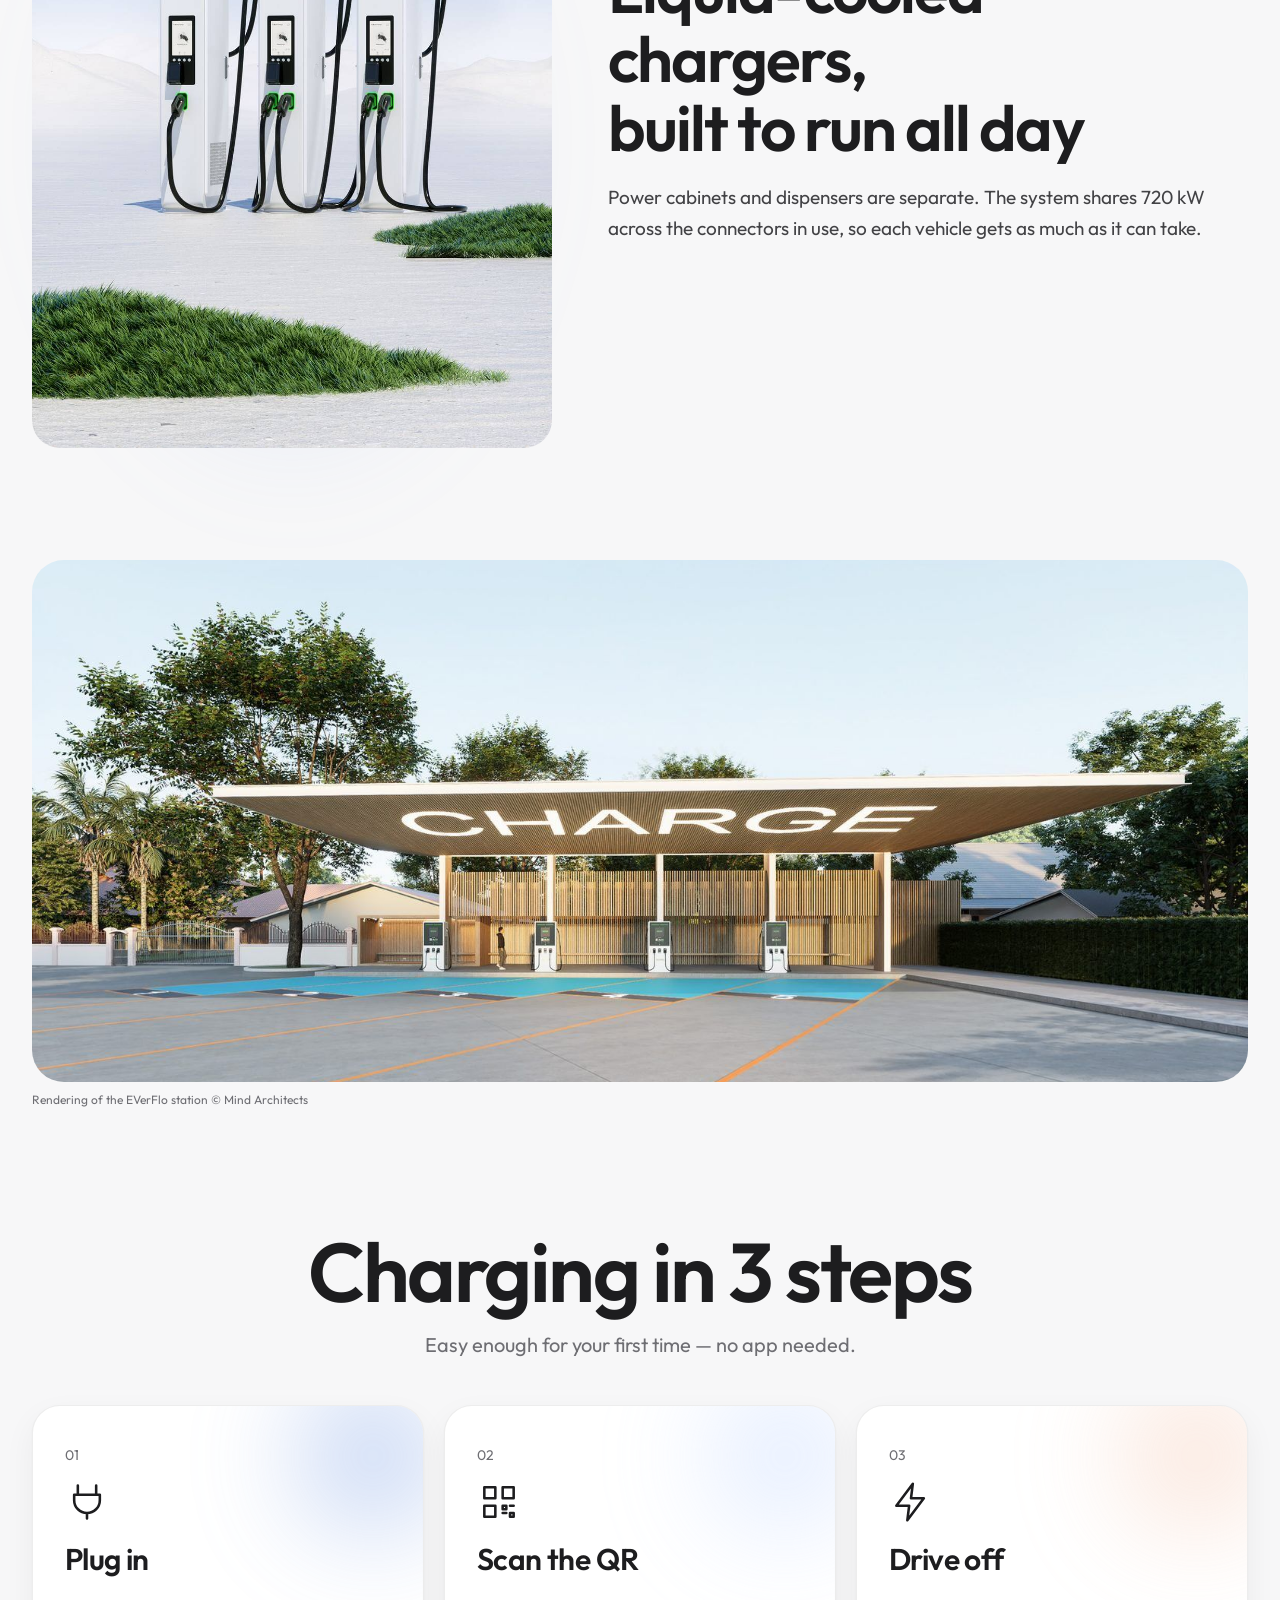
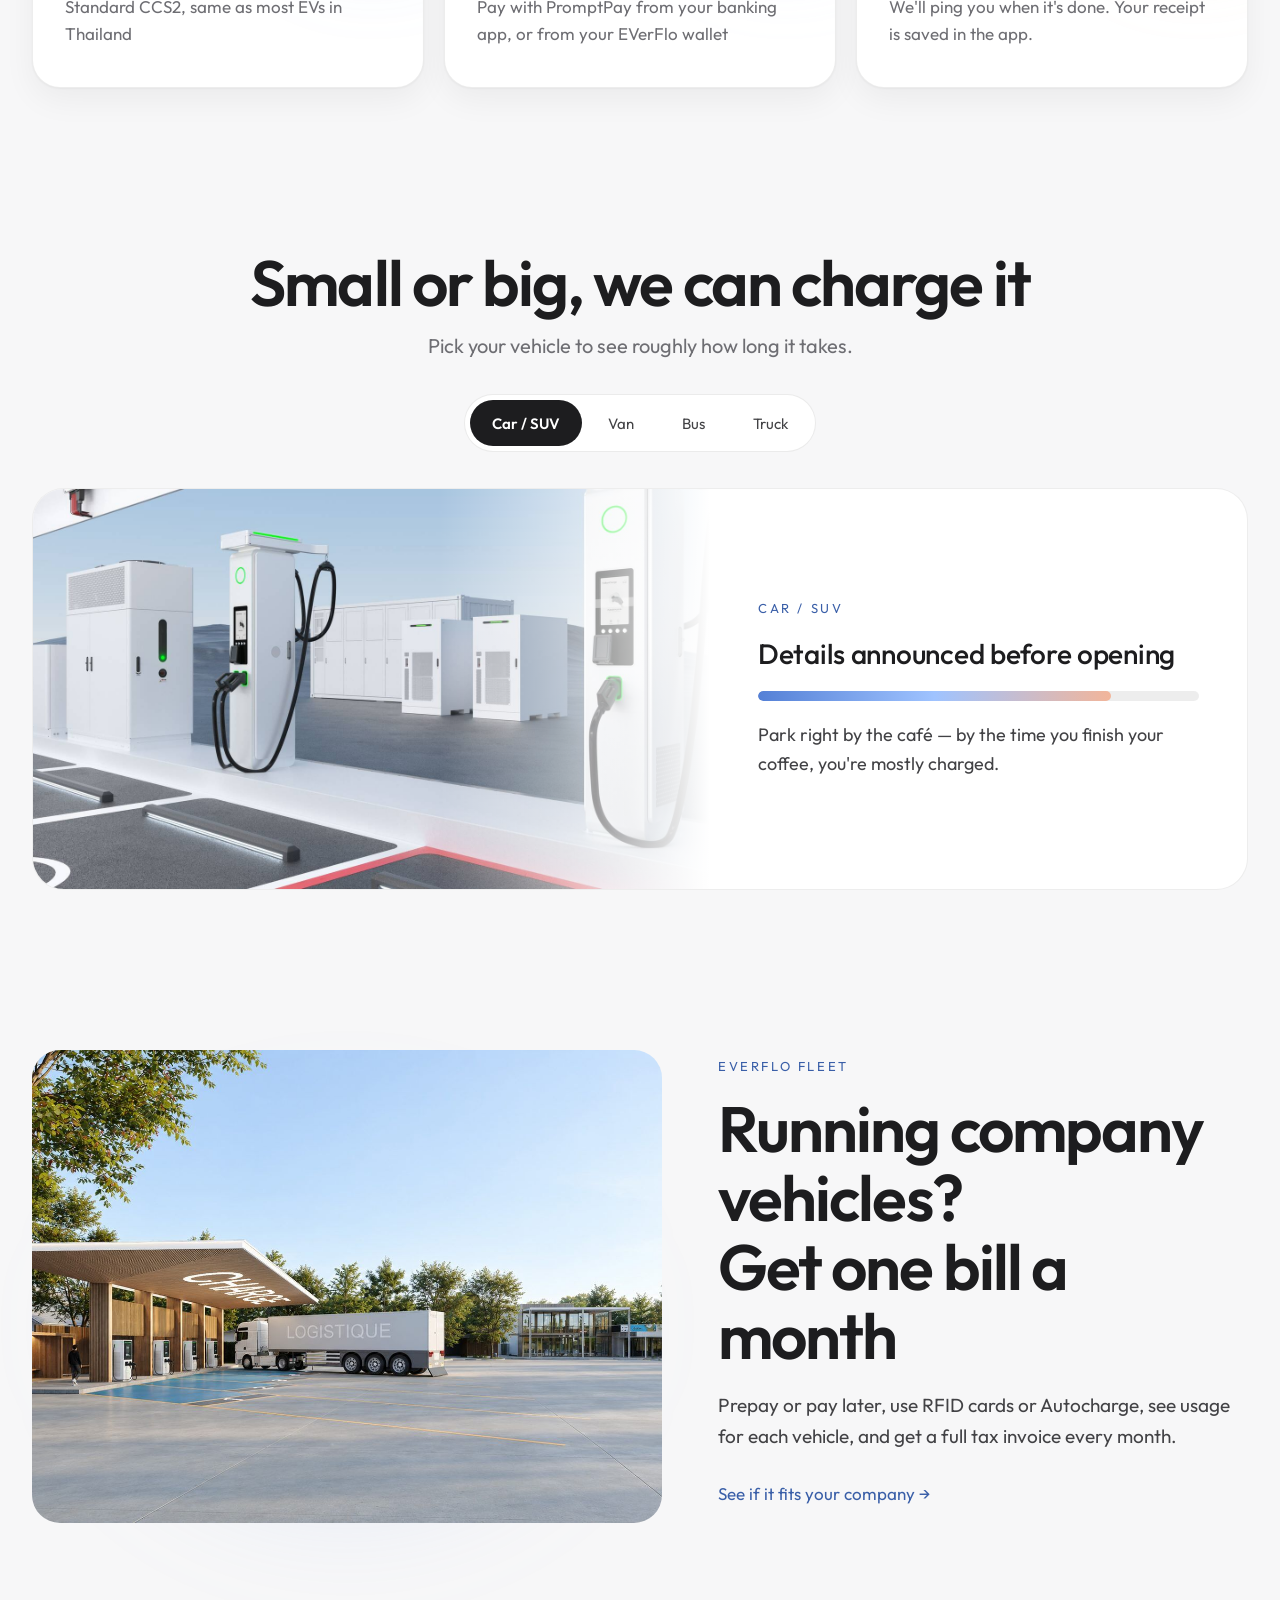
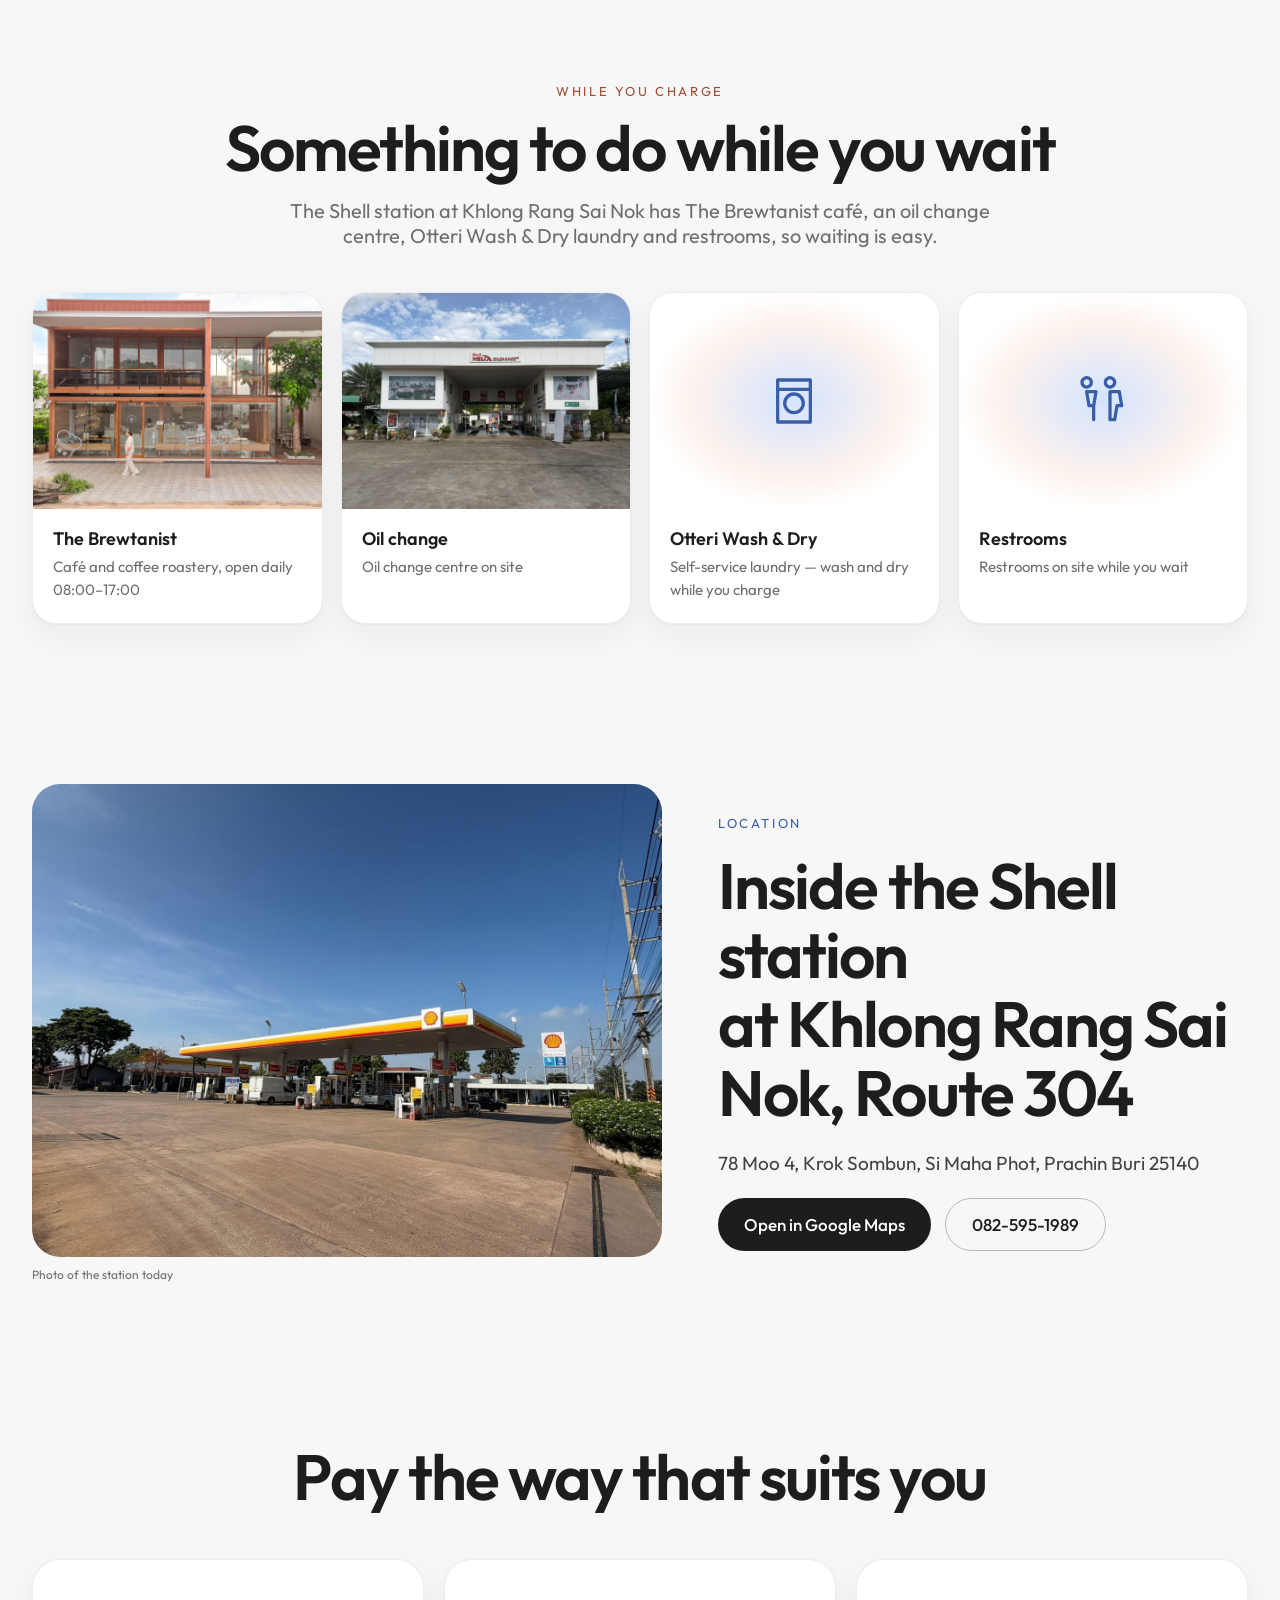
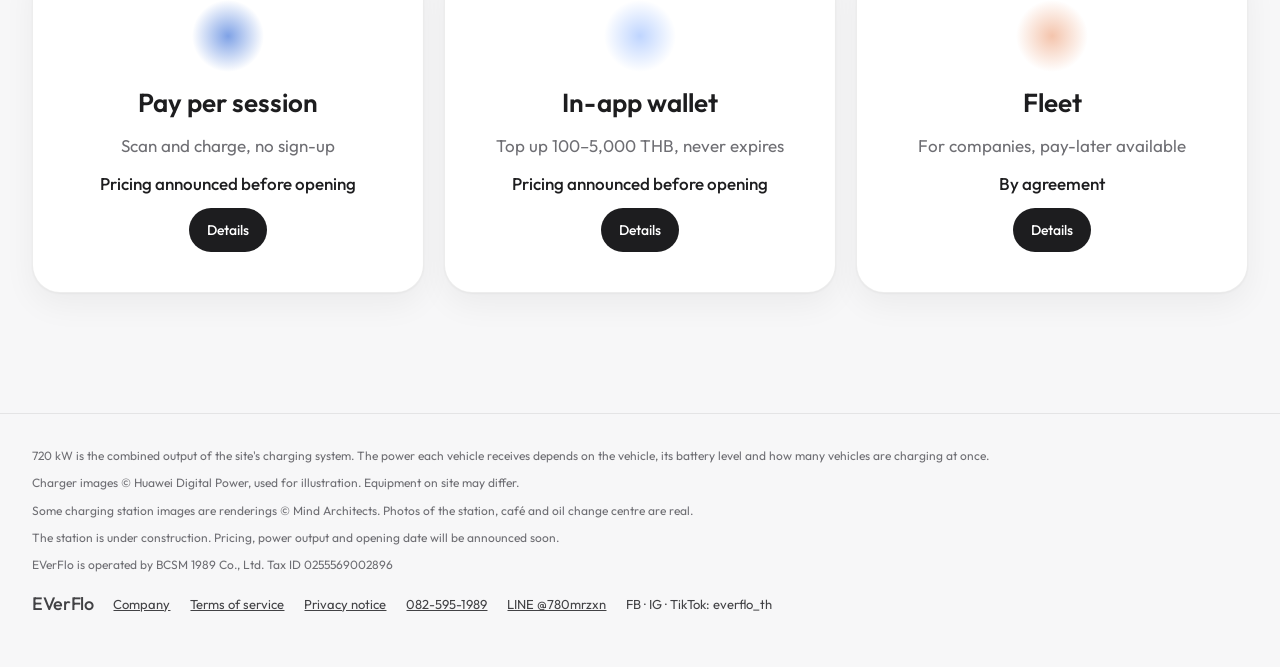
==== commit 963548d3: "Amenities (Brewtanist, oil change, Otteri, restrooms), SEO titles/descriptions, JSON-LD with geo Co-" ====
--- a/en/index.html
+++ b/en/index.html
@@ -3,15 +3,18 @@
 <head>
 <meta charset="utf-8">
 <meta name="viewport" content="width=device-width,initial-scale=1">
-<title>EVerFlo — DC fast EV charging on Route 304, Prachin Buri</title>
-<meta name="description" content="DC fast EV charging on Route 304 near the Si Maha Phot industrial estates, Prachin Buri. Pay by QR, no sign-up. Room for buses and trucks.">
+<title>EV Charging Station Prachin Buri — 720 kW DC on Route 304 | EVerFlo</title>
+<meta name="description" content="720 kW DC fast EV charging inside the Shell station on Route 304, Si Maha Phot, Prachin Buri, near the 304 Industrial Park. Pay by QR, no sign-up. Cars, buses and trucks welcome.">
 <link rel="canonical" href="https://everflo.app/en/">
 <link rel="alternate" hreflang="th" href="https://everflo.app/"><link rel="alternate" hreflang="en" href="https://everflo.app/en/"><link rel="alternate" hreflang="zh-Hans" href="https://everflo.app/zh/"><link rel="alternate" hreflang="ja" href="https://everflo.app/ja/"><link rel="alternate" hreflang="x-default" href="https://everflo.app/">
-<meta property="og:title" content="EVerFlo — DC fast EV charging on Route 304, Prachin Buri">
-<meta property="og:description" content="DC fast EV charging on Route 304 near the Si Maha Phot industrial estates, Prachin Buri. Pay by QR, no sign-up. Room for buses and trucks.">
+<meta property="og:title" content="EV Charging Station Prachin Buri — 720 kW DC on Route 304 | EVerFlo">
+<meta property="og:description" content="720 kW DC fast EV charging inside the Shell station on Route 304, Si Maha Phot, Prachin Buri, near the 304 Industrial Park. Pay by QR, no sign-up. Cars, buses and trucks welcome.">
 <meta property="og:image" content="https://everflo.app/assets/ev-evening.jpg">
 <meta property="og:url" content="https://everflo.app/en/">
 <meta name="theme-color" content="#F7F7F8">
+<meta property="og:type" content="website"><meta property="og:site_name" content="EVerFlo">
+<meta name="geo.region" content="TH-25"><meta name="geo.placename" content="Si Maha Phot, Prachin Buri"><meta name="geo.position" content="13.897040;101.589461"><meta name="ICBM" content="13.897040, 101.589461">
+<script type="application/ld+json">{"@context": "https://schema.org", "@type": "AutomotiveBusiness", "@id": "https://everflo.app/#station", "name": "EVerFlo EV Charging", "alternateName": "EVerFlo สถานีชาร์จรถไฟฟ้า", "description": "720 kW DC fast EV charging inside the Shell station on Route 304, Si Maha Phot, Prachin Buri, near the 304 Industrial Park. Pay by QR, no sign-up. Cars, buses and trucks welcome.", "url": "https://everflo.app/en/", "image": "https://everflo.app/assets/dispensers.jpg", "telephone": "+66-82-595-1989", "address": {"@type": "PostalAddress", "streetAddress": "78 Moo 4, Krok Sombun", "addressLocality": "Si Maha Phot", "addressRegion": "Prachin Buri", "postalCode": "25140", "addressCountry": "TH"}, "geo": {"@type": "GeoCoordinates", "latitude": 13.897040277818462, "longitude": 101.58946057303487}, "hasMap": "https://maps.app.goo.gl/R7ZDGiL1ck6afbDa6", "parentOrganization": {"@type": "Organization", "name": "BCSM 1989 Co., Ltd.", "url": "https://bcsm1989.com", "taxID": "0255569002896"}, "sameAs": ["https://www.instagram.com/everflo_th", "https://www.tiktok.com/@everflo_th", "https://www.youtube.com/@everflo_th"], "inLanguage": "en"}</script>
 <link rel="icon" href="../assets/icon.svg" type="image/svg+xml">
 <link rel="preconnect" href="https://fonts.googleapis.com"><link rel="preconnect" href="https://fonts.gstatic.com" crossorigin>
 <link href="https://fonts.googleapis.com/css2?family=Outfit:wght@400;500;600&family=Anuphan:wght@400;500;600&display=swap" rel="stylesheet">
@@ -37,7 +40,7 @@
 <div class="ctas"><a class="btn dark" href="https://line.me/R/ti/p/@780mrzxn">Follow launch news on LINE</a><a class="btn line" href="#steps">How charging works</a></div>
 </div>
 </section>
-<ul class="wrap chips"><li><span class="dot" aria-hidden="true"></span><strong>720 kW</strong>&nbsp;total power</li><li><span class="dot" aria-hidden="true"></span>Pay by QR, no sign-up</li><li><span class="dot" aria-hidden="true"></span>Room for buses and trucks</li><li><span class="dot" aria-hidden="true"></span>Café and car care on site</li></ul>
+<ul class="wrap chips"><li><span class="dot" aria-hidden="true"></span><strong>720 kW</strong>&nbsp;total power</li><li><span class="dot" aria-hidden="true"></span>Pay by QR, no sign-up</li><li><span class="dot" aria-hidden="true"></span>Room for buses and trucks</li><li><span class="dot" aria-hidden="true"></span>Café, laundry and restrooms</li></ul>
 <section class="wrap power reveal" aria-label="720 kW"><div class="pbig"><strong>720</strong><span>kW</span></div><div class="ptxt"><p class="plabel"><strong>total charging power on site</strong></p><p>A DC ultra-fast system that shares power across every charger automatically, so cars and big vehicles can charge at the same time.</p></div></section>
 <section id="chargers" class="wrap sec row reveal"><figure class="media tall"><div class="halo blue" aria-hidden="true"></div><img src="../assets/dispensers.jpg" alt="EVerFlo DC ultra-fast dispensers" width="1000" height="1414" loading="lazy"></figure><div class="copy"><div class="kicker">THE CHARGERS</div><h2 class="lg">Liquid-cooled chargers,
 built to run all day</h2><p>Power cabinets and dispensers are separate. The system shares 720 kW across the connectors in use, so each vehicle gets as much as it can take.</p></div></section>
@@ -56,16 +59,13 @@
 <div class="copy"><div class="kicker">EVERFLO FLEET</div><h2 class="lg">Running company vehicles?
 Get one bill a month</h2><p>Prepay or pay later, use RFID cards or Autocharge, see usage for each vehicle, and get a full tax invoice every month.</p><a class="more" href="https://bcsm1989.com/fleet/">See if it fits your company →</a></div>
 </section>
-<section id="stop" class="wrap sec row rev reveal">
-<div class="copy"><div class="kicker peach">WHILE YOU CHARGE</div><h2 class="lg">Something to do while you wait</h2><p>The Shell station at Khlong Rang Sai Nok has a café, shops, car care and oil change, so you can sit back while you charge.</p><a class="more peach" href="#location">Open the map →</a></div>
-<div class="media duo"><div class="halo peach" aria-hidden="true"></div><figure><img src="../assets/cafe-and-shops.jpg" alt="Café and shops" width="1536" height="1153" loading="lazy"><figcaption>Café and shops</figcaption></figure><figure><img src="../assets/car-care-front.jpg" alt="Car care and oil change" width="1400" height="1050" loading="lazy"><figcaption>Car care and oil change</figcaption></figure></div>
-</section>
+<section id="stop" class="wrap sec reveal"><div class="center"><div class="kicker peach">WHILE YOU CHARGE</div><h2 class="lg" style="margin-top:14px">Something to do while you wait</h2><p class="sub" style="max-width:760px;margin-left:auto;margin-right:auto">The Shell station at Khlong Rang Sai Nok has The Brewtanist café, an oil change centre, Otteri Wash &amp; Dry laundry and restrooms, so waiting is easy.</p></div><div class="amen"><figure class="am"><img src="../assets/brewtanist.jpg" alt="The Brewtanist" width="1200" height="900" loading="lazy"><figcaption><strong>The Brewtanist</strong><span>Café and coffee roastery, open daily 08:00–17:00</span></figcaption></figure><figure class="am"><img src="../assets/oil-change.jpg" alt="Oil change" width="1200" height="900" loading="lazy"><figcaption><strong>Oil change</strong><span>Oil change centre on site</span></figcaption></figure><figure class="am noimg"><div class="amicon" aria-hidden="true"><svg width="56" height="56" viewBox="0 0 24 24" fill="none" stroke="#3A5FA8" stroke-width="1.4" stroke-linecap="round" stroke-linejoin="round"><path d="M5 3h14v18H5zM5 7h14M12 17a4 4 0 1 0 0-8 4 4 0 0 0 0 8z"/></svg></div><figcaption><strong>Otteri Wash &amp; Dry</strong><span>Self-service laundry — wash and dry while you charge</span></figcaption></figure><figure class="am noimg"><div class="amicon" aria-hidden="true"><svg width="56" height="56" viewBox="0 0 24 24" fill="none" stroke="#3A5FA8" stroke-width="1.4" stroke-linecap="round" stroke-linejoin="round"><path d="M7 4a2 2 0 1 0 0 .01M17 4a2 2 0 1 0 0 .01M5 8h4l-1 6H6zM15 8h4l1 6h-2l-1 6h-2zM8 14v6"/></svg></div><figcaption><strong>Restrooms</strong><span>Restrooms on site while you wait</span></figcaption></figure></div></section>
 <section id="location" class="wrap sec row reveal"><figure class="media"><img src="../assets/station-place-20261017.jpg" alt="Photo of the station today" width="1400" height="1050" loading="lazy"><figcaption class="cap">Photo of the station today</figcaption></figure><div class="copy"><div class="kicker">LOCATION</div><h2 class="lg">Inside the Shell station
 at Khlong Rang Sai Nok, Route 304</h2><p>78 Moo 4, Krok Sombun, Si Maha Phot, Prachin Buri 25140</p><div class="ctas left"><a class="btn dark" href="https://maps.app.goo.gl/R7ZDGiL1ck6afbDa6">Open in Google Maps</a><a class="btn line" href="tel:0825951989">082-595-1989</a></div></div></section>
 <section id="cards" class="wrap sec reveal"><h2 class="lg center">Pay the way that suits you</h2><div class="grid3"><div class="card pay"><div class="orb" style="background:radial-gradient(closest-side,#7FA2E6,transparent)" aria-hidden="true"></div><h3>Pay per session</h3><p>Scan and charge, no sign-up</p><div class="price">Pricing announced before opening</div><a class="btn dark sm" href="#steps">Details</a></div><div class="card pay"><div class="orb" style="background:radial-gradient(closest-side,#BFD5FF,transparent)" aria-hidden="true"></div><h3>In-app wallet</h3><p>Top up 100–5,000 THB, never expires</p><div class="price">Pricing announced before opening</div><a class="btn dark sm" href="#steps">Details</a></div><div class="card pay"><div class="orb" style="background:radial-gradient(closest-side,#F4C4AC,transparent)" aria-hidden="true"></div><h3>Fleet</h3><p>For companies, pay-later available</p><div class="price">By agreement</div><a class="btn dark sm" href="https://bcsm1989.com/fleet/">Details</a></div></div></section>
 </main>
 <footer class="foot"><div class="wrap">
-<p>720 kW is the combined output of the site&#x27;s charging system. The power each vehicle receives depends on the vehicle, its battery level and how many vehicles are charging at once.</p><p>Charger images © Huawei Digital Power, used for illustration. Equipment on site may differ.</p><p>Some charging station images are renderings © Mind Architects. Photos of the station, café and car care are real.</p><p>The station is under construction. Pricing, power output and opening date will be announced soon.</p><p>EVerFlo is operated by BCSM 1989 Co., Ltd. Tax ID 0255569002896</p>
+<p>720 kW is the combined output of the site&#x27;s charging system. The power each vehicle receives depends on the vehicle, its battery level and how many vehicles are charging at once.</p><p>Charger images © Huawei Digital Power, used for illustration. Equipment on site may differ.</p><p>Some charging station images are renderings © Mind Architects. Photos of the station, café and oil change centre are real.</p><p>The station is under construction. Pricing, power output and opening date will be announced soon.</p><p>EVerFlo is operated by BCSM 1989 Co., Ltd. Tax ID 0255569002896</p>
 <div class="flinks"><span class="logo sm">EVerFlo</span><a href="https://bcsm1989.com/about/">Company</a><a href="https://bcsm1989.com/terms/">Terms of service</a><a href="https://bcsm1989.com/privacy/">Privacy notice</a><a href="tel:0825951989">082-595-1989</a><a href="https://line.me/R/ti/p/@780mrzxn">LINE @780mrzxn</a><span>FB · IG · TikTok: everflo_th</span></div>
 </div></footer>
 <script>
--- a/style.css
+++ b/style.css
@@ -2,7 +2,7 @@
 html{scroll-behavior:smooth}
 body{margin:0;background:#F7F7F8;color:#1D1D1F;-webkit-font-smoothing:antialiased;overflow-x:hidden}
 a{color:#1D1D1F}
-img{max-width:100%;display:block}
+img{max-width:100%;height:auto;display:block}
 .skip{position:absolute;left:-999px;top:8px;background:#1D1D1F;color:#fff;padding:8px 12px;border-radius:8px;z-index:10}
 .skip:focus{left:8px}
 :focus-visible{outline:2px solid #3A5FA8;outline-offset:3px;border-radius:6px}
@@ -113,3 +113,10 @@
 .media.duo figcaption{font-size:14px;color:#424245;margin-top:8px}
 .ctas.left{justify-content:flex-start}
 @media (max-width:720px){.media.duo{grid-template-columns:1fr}.media.duo img{aspect-ratio:4/3}.band img{aspect-ratio:16/10}}
+.amen{display:grid;grid-template-columns:repeat(auto-fit,minmax(240px,1fr));gap:18px;margin-top:44px}
+.am{margin:0;background:#fff;border:1px solid rgba(0,0,0,.07);border-radius:24px;overflow:hidden;display:flex;flex-direction:column;box-shadow:0 1px 2px rgba(0,0,0,.04),0 12px 32px rgba(0,0,0,.05)}
+.am img{width:100%;aspect-ratio:4/3;object-fit:cover}
+.am .amicon{aspect-ratio:4/3;display:flex;align-items:center;justify-content:center;background:radial-gradient(closest-side,rgba(159,195,255,.45),rgba(242,181,154,.18) 70%,#fff)}
+.am figcaption{padding:18px 20px 22px;display:flex;flex-direction:column;gap:6px}
+.am figcaption strong{font-size:18px;font-weight:600}
+.am figcaption span{font-size:15px;color:#6E6E73;line-height:1.5}
